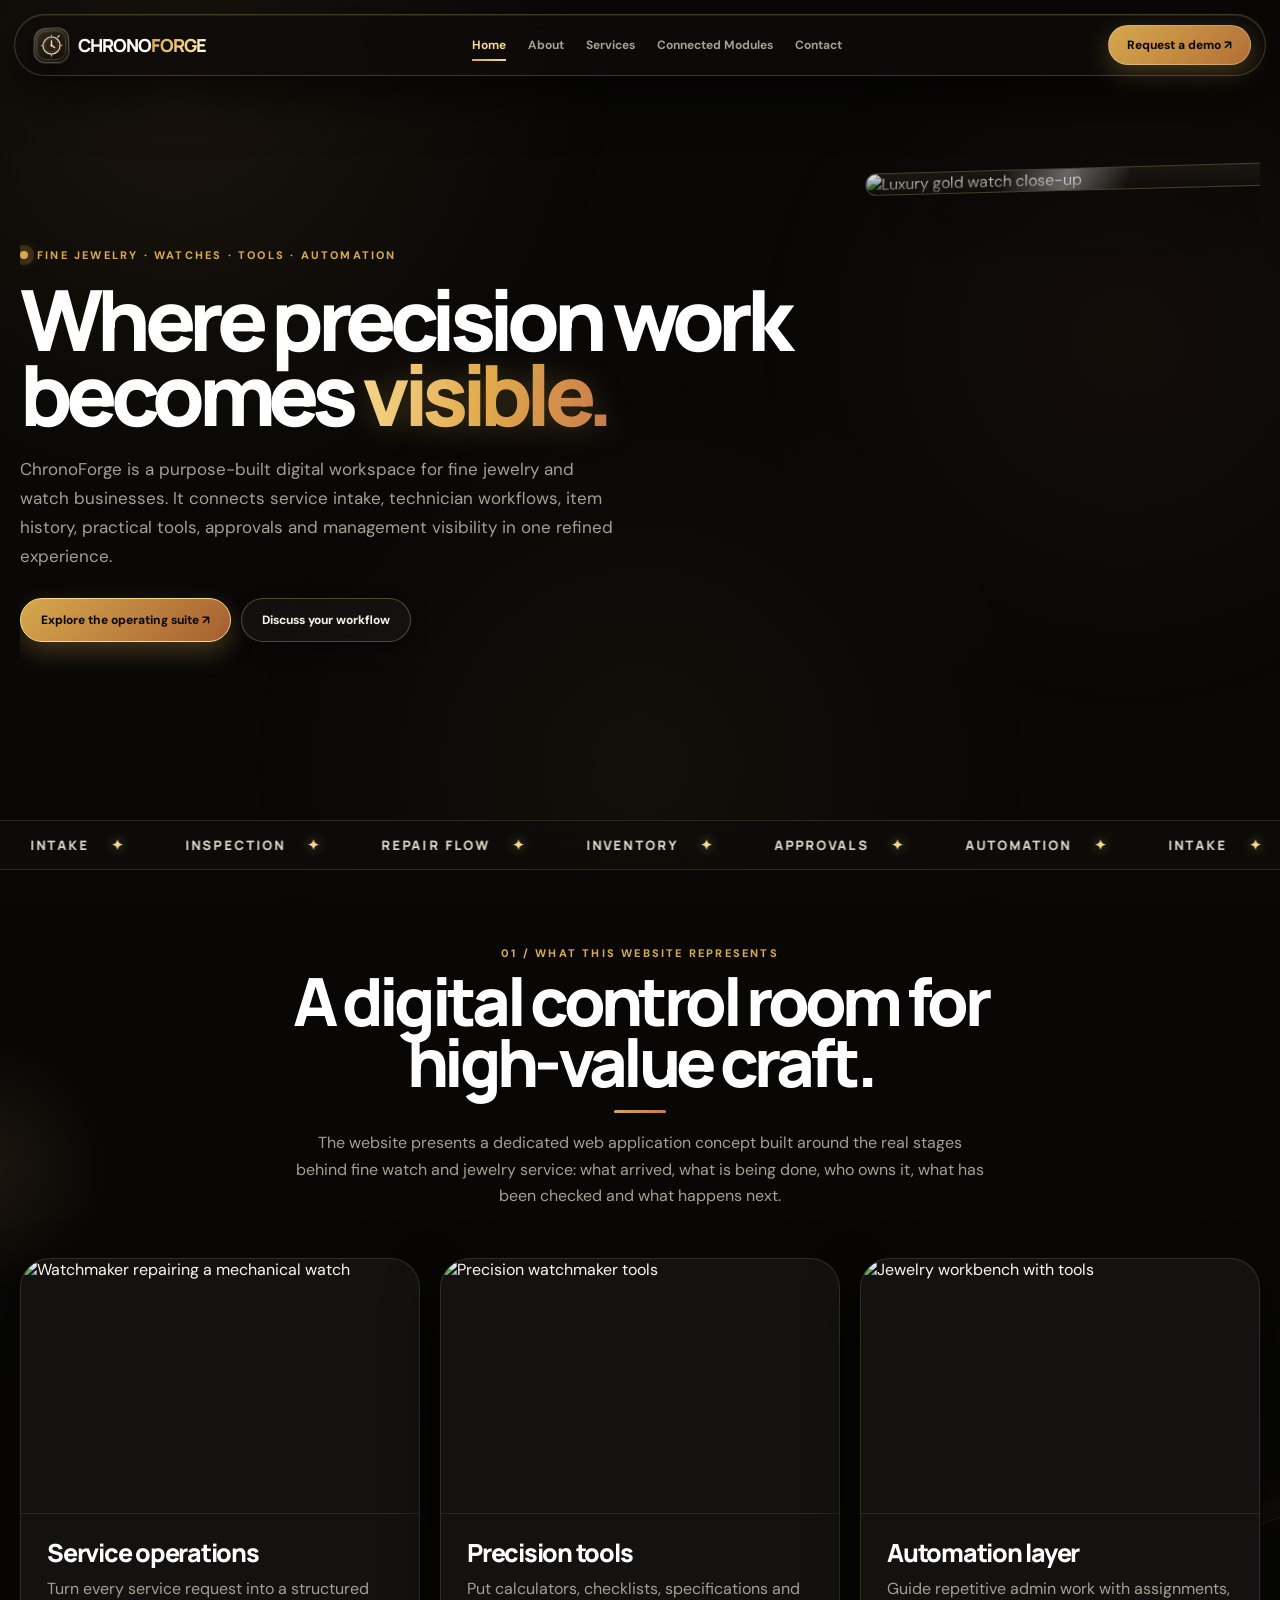
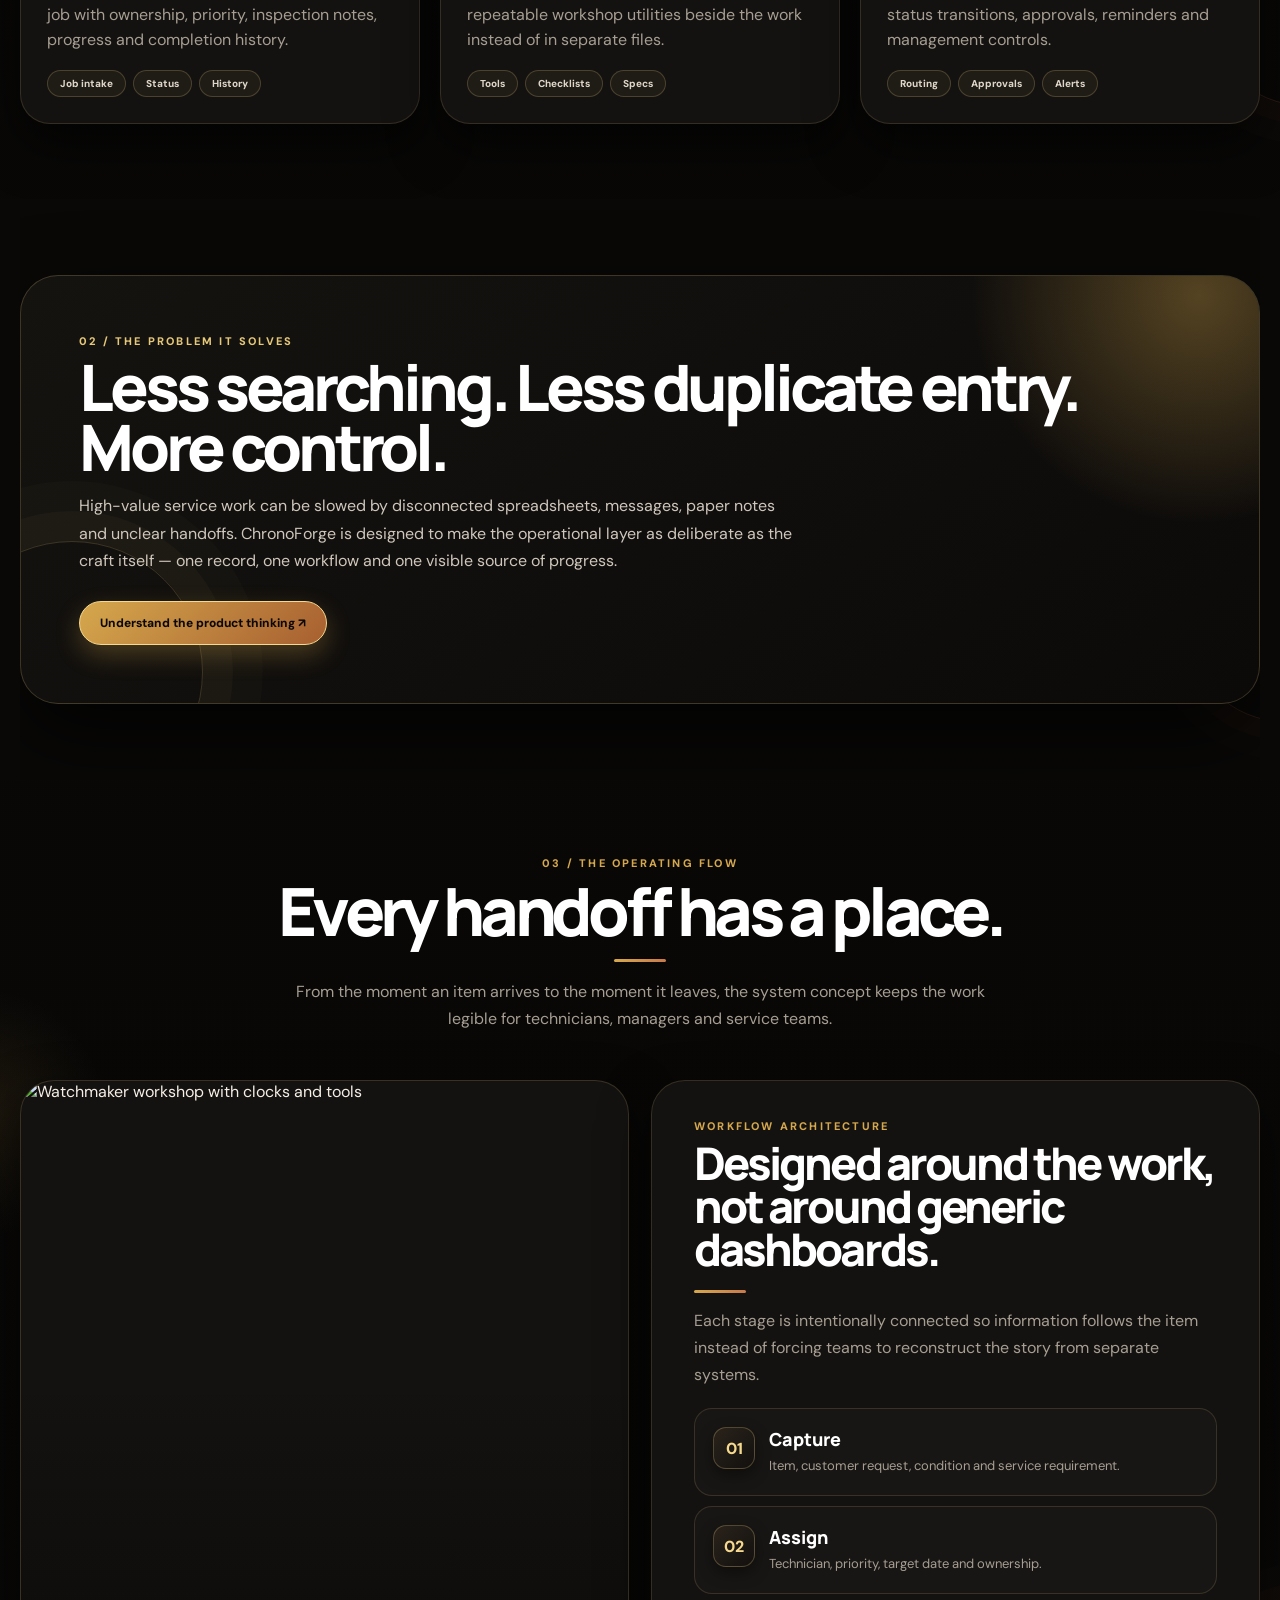
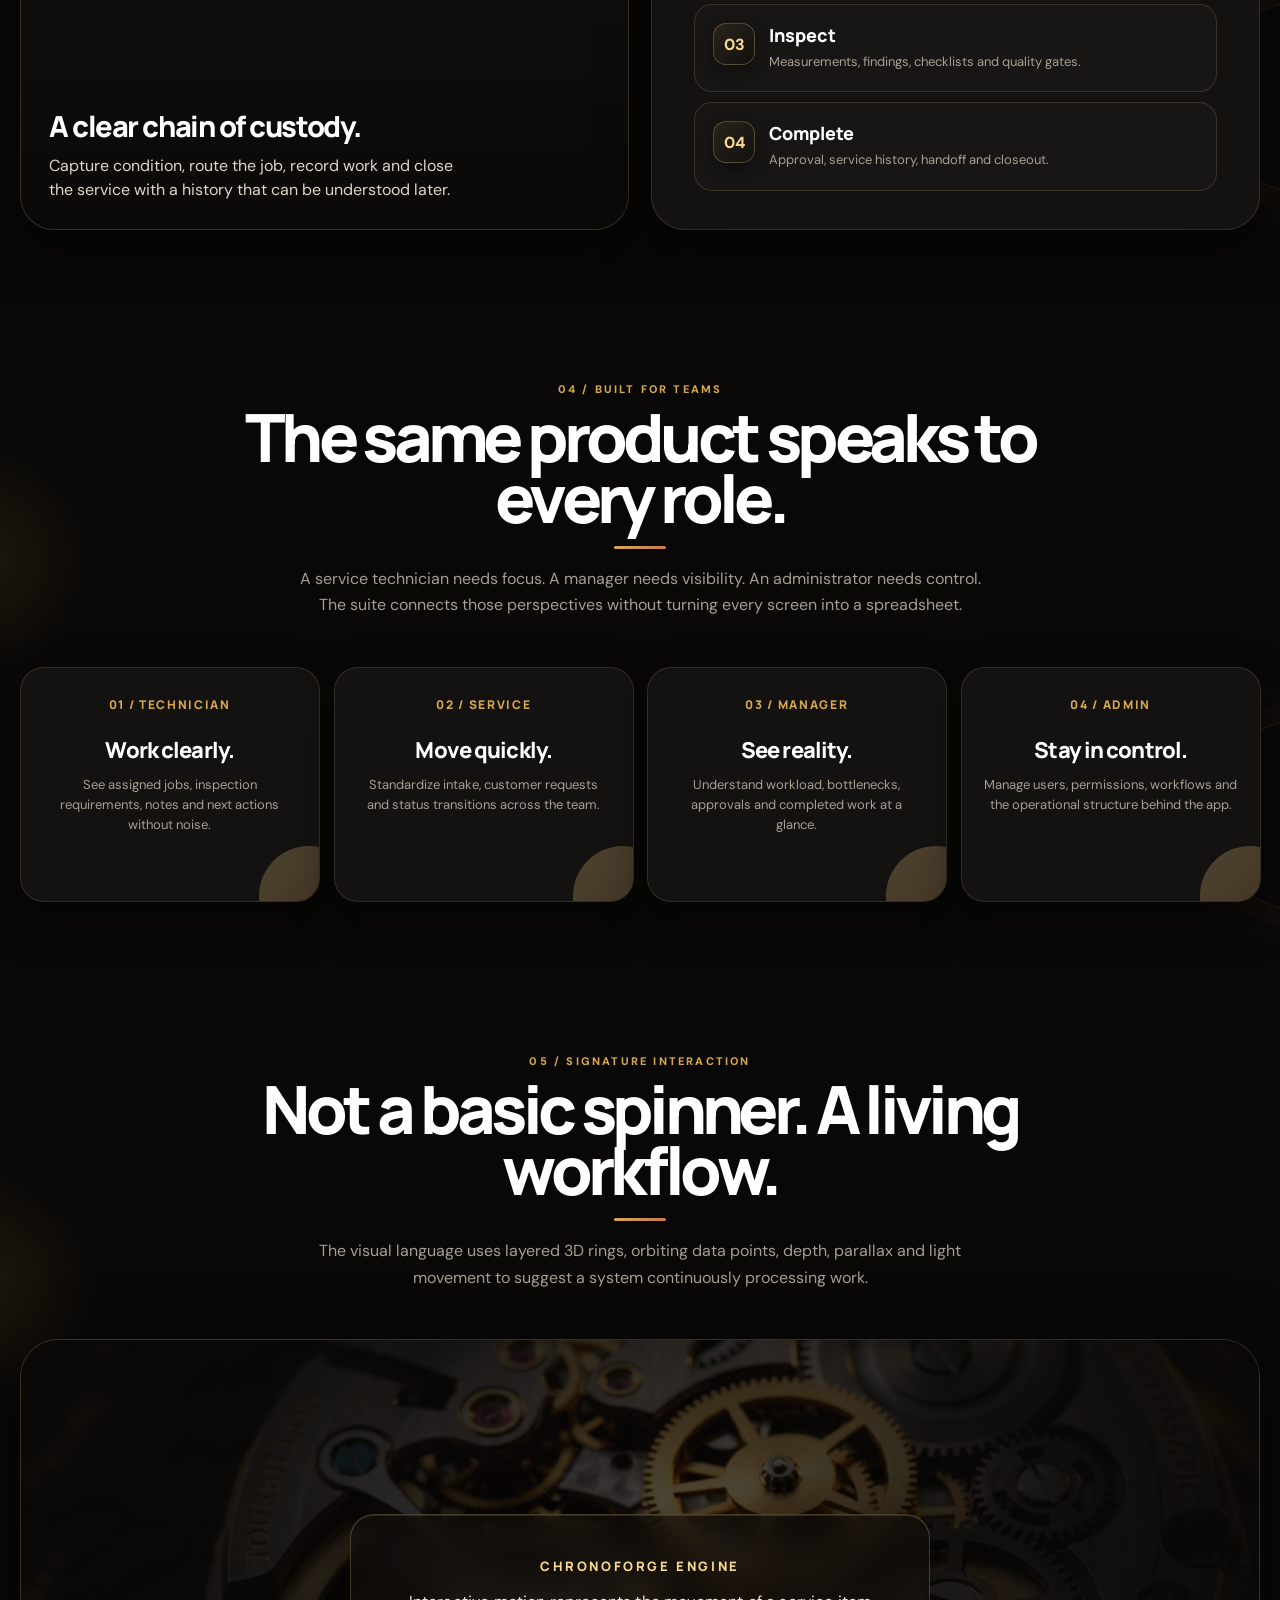
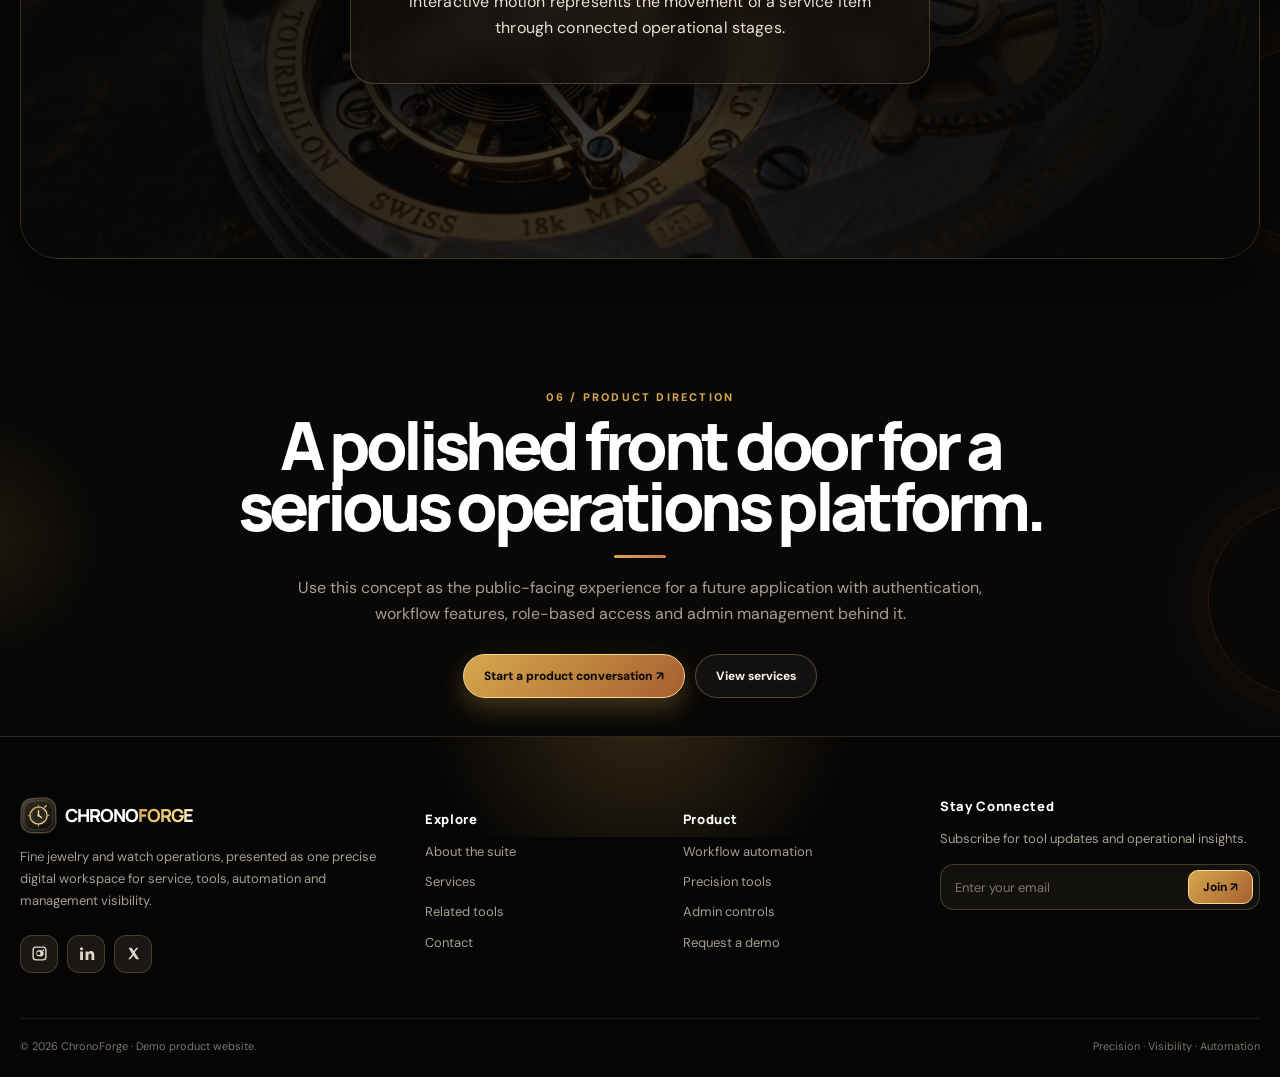
==== index.html @ 80e7f436 "Initial commit - Fine Jewelry & Watches Tools & Automation Suite" ====
<!doctype html><html lang="en"><head><meta charset="utf-8"><meta name="viewport" content="width=device-width,initial-scale=1"><title>ChronoForge — Fine Jewelry & Watches Operations Suite</title><meta name="description" content="A dedicated digital workspace for fine jewelry and watch operations, service workflows, tools and automation."><link rel="icon" href="assets/favicon.svg" type="image/svg+xml"><link rel="stylesheet" href="assets/style.css"></head><body class="home-page"><div class="progress"></div>
<nav class="nav"><a class="logo" href="index.html"><span class="logo-mark"><svg viewBox="0 0 48 48" aria-hidden="true"><defs><linearGradient id="g" x1="8" y1="6" x2="40" y2="42"><stop stop-color="#f6d98e"/><stop offset=".5" stop-color="#d7a94b"/><stop offset="1" stop-color="#a95f35"/></linearGradient></defs><circle cx="24" cy="24" r="16.5" fill="#171513" stroke="url(#g)" stroke-width="2.5"/><circle cx="24" cy="24" r="12.8" fill="#26221e" stroke="#f2d58b" stroke-opacity=".35"/><path d="M24 15v9l6 4" fill="none" stroke="#f6d98e" stroke-width="2.8" stroke-linecap="round" stroke-linejoin="round"/><circle cx="24" cy="24" r="2.2" fill="#f6d98e"/><path d="M24 3.8v3M24 41.2v3M3.8 24h3M41.2 24h3" stroke="#d7a94b" stroke-width="2" stroke-linecap="round"/><path d="M36 8l3-3" stroke="#f2d58b" stroke-width="2.5" stroke-linecap="round"/></svg></span><span class="logo-text">CHRONO<span class="logo-gold">FORGE</span></span></a><div class="navlinks"><a class="active" href="index.html">Home</a><a href="about.html">About</a><a href="services.html">Services</a><a href="related.html">Connected Modules</a><a href="contact.html">Contact</a><a class="nav-cta mobile-cta" href="contact.html">Request a demo ↗</a></div><a class="nav-cta desktop-cta" href="contact.html">Request a demo ↗</a><button class="menu" aria-label="Menu">☰</button></nav>
<main>
<section class="hero wrap"><div class="hero-copy reveal"><div class="eyebrow"><i class="dot"></i> Fine Jewelry · Watches · Tools · Automation</div><h1><span class="home-h1-line">Where precision work</span><span class="home-h1-line">becomes <em>visible.</em></span></h1><p class="lead">ChronoForge is a purpose-built digital workspace for fine jewelry and watch businesses. It connects service intake, technician workflows, item history, practical tools, approvals and management visibility in one refined experience.</p><div class="actions"><a class="btn gold" href="services.html">Explore the operating suite ↗</a><a class="btn light" href="contact.html">Discuss your workflow</a></div></div><div class="hero-stage reveal"><div class="hero-frame shine"><img src="https://images.pexels.com/photos/12835312/pexels-photo-12835312.jpeg?auto=compress&cs=tinysrgb&w=2200" alt="Luxury gold watch close-up"></div></div></section>
<div class="marquee"><div class="marquee-track"><span>INTAKE <i>✦</i></span><span>INSPECTION <i>✦</i></span><span>REPAIR FLOW <i>✦</i></span><span>INVENTORY <i>✦</i></span><span>APPROVALS <i>✦</i></span><span>AUTOMATION <i>✦</i></span><span>INTAKE <i>✦</i></span><span>INSPECTION <i>✦</i></span><span>REPAIR FLOW <i>✦</i></span><span>INVENTORY <i>✦</i></span><span>APPROVALS <i>✦</i></span><span>AUTOMATION <i>✦</i></span></div></div>
<section class="section"><div class="section-head reveal"><div class="kicker">01 / What this website represents</div><h2>A digital control room for high-value craft.</h2><p>The website presents a dedicated web application concept built around the real stages behind fine watch and jewelry service: what arrived, what is being done, who owns it, what has been checked and what happens next.</p></div><div class="grid-3 wrap"><article class="card tilt reveal"><div class="card-img"><img src="https://images.pexels.com/photos/8327681/pexels-photo-8327681.jpeg?auto=compress&cs=tinysrgb&w=2000" alt="Watchmaker repairing a mechanical watch"></div><div class="card-body"><h3>Service operations</h3><p>Turn every service request into a structured job with ownership, priority, inspection notes, progress and completion history.</p><div class="tags"><span class="tag">Job intake</span><span class="tag">Status</span><span class="tag">History</span></div></div></article><article class="card tilt reveal"><div class="card-img"><img src="https://images.pexels.com/photos/8327595/pexels-photo-8327595.jpeg?auto=compress&cs=tinysrgb&w=2000" alt="Precision watchmaker tools"></div><div class="card-body"><h3>Precision tools</h3><p>Put calculators, checklists, specifications and repeatable workshop utilities beside the work instead of in separate files.</p><div class="tags"><span class="tag">Tools</span><span class="tag">Checklists</span><span class="tag">Specs</span></div></div></article><article class="card tilt reveal"><div class="card-img"><img src="https://images.pexels.com/photos/33873069/pexels-photo-33873069.jpeg?auto=compress&cs=tinysrgb&w=2000" alt="Jewelry workbench with tools"></div><div class="card-body"><h3>Automation layer</h3><p>Guide repetitive admin work with assignments, status transitions, approvals, reminders and management controls.</p><div class="tags"><span class="tag">Routing</span><span class="tag">Approvals</span><span class="tag">Alerts</span></div></div></article></div></section>
<section class="section wrap"><div class="dark-panel reveal"><div class="kicker" style="color:#e6c879">02 / The problem it solves</div><h2>Less searching. Less duplicate entry. More control.</h2><p>High-value service work can be slowed by disconnected spreadsheets, messages, paper notes and unclear handoffs. ChronoForge is designed to make the operational layer as deliberate as the craft itself — one record, one workflow and one visible source of progress.</p><div class="actions"><a class="btn gold" href="about.html">Understand the product thinking ↗</a></div></div></section>
<section class="section"><div class="section-head reveal"><div class="kicker">03 / The operating flow</div><h2>Every handoff has a place.</h2><p>From the moment an item arrives to the moment it leaves, the system concept keeps the work legible for technicians, managers and service teams.</p></div><div class="split wrap"><div class="image-card reveal"><img src="https://images.pexels.com/photos/8327713/pexels-photo-8327713.jpeg?auto=compress&cs=tinysrgb&w=2200" alt="Watchmaker workshop with clocks and tools"><div class="image-caption"><b>A clear chain of custody.</b><p>Capture condition, route the job, record work and close the service with a history that can be understood later.</p></div></div><div class="feature-panel reveal"><div><div class="kicker">Workflow architecture</div><h2>Designed around the work, not around generic dashboards.</h2><p>Each stage is intentionally connected so information follows the item instead of forcing teams to reconstruct the story from separate systems.</p></div><div class="feature-list"><div class="feature"><span class="feature-num">01</span><div><h3>Capture</h3><p>Item, customer request, condition and service requirement.</p></div></div><div class="feature"><span class="feature-num">02</span><div><h3>Assign</h3><p>Technician, priority, target date and ownership.</p></div></div><div class="feature"><span class="feature-num">03</span><div><h3>Inspect</h3><p>Measurements, findings, checklists and quality gates.</p></div></div><div class="feature"><span class="feature-num">04</span><div><h3>Complete</h3><p>Approval, service history, handoff and closeout.</p></div></div></div></div></div></section>
<section class="section"><div class="section-head reveal"><div class="kicker">04 / Built for teams</div><h2>The same product speaks to every role.</h2><p>A service technician needs focus. A manager needs visibility. An administrator needs control. The suite connects those perspectives without turning every screen into a spreadsheet.</p></div><div class="stack wrap"><div class="stack-card reveal"><b>01 / TECHNICIAN</b><h3>Work clearly.</h3><p>See assigned jobs, inspection requirements, notes and next actions without noise.</p></div><div class="stack-card reveal"><b>02 / SERVICE</b><h3>Move quickly.</h3><p>Standardize intake, customer requests and status transitions across the team.</p></div><div class="stack-card reveal"><b>03 / MANAGER</b><h3>See reality.</h3><p>Understand workload, bottlenecks, approvals and completed work at a glance.</p></div><div class="stack-card reveal"><b>04 / ADMIN</b><h3>Stay in control.</h3><p>Manage users, permissions, workflows and the operational structure behind the app.</p></div></div></section>
<section class="section"><div class="section-head reveal"><div class="kicker">05 / Signature interaction</div><h2>Not a basic spinner. A living workflow.</h2><p>The visual language uses layered 3D rings, orbiting data points, depth, parallax and light movement to suggest a system continuously processing work.</p></div><div class="kinetic wrap reveal"><div class="kinetic-bg"><img src="assets/engine-movement.jpg" alt="Precision Swiss tourbillon watch movement calibre MH01"></div><div class="kinetic-copy"><b>CHRONOFORGE ENGINE</b><p>Interactive motion represents the movement of a service item through connected operational stages.</p></div></div></section>
<section class="section"><div class="section-head reveal"><div class="kicker">06 / Product direction</div><h2>A polished front door for a serious operations platform.</h2><p>Use this concept as the public-facing experience for a future application with authentication, workflow features, role-based access and admin management behind it.</p><div class="actions" style="justify-content:center"><a class="btn gold" href="contact.html">Start a product conversation ↗</a><a class="btn light" href="services.html">View services</a></div></div></section>
</main><footer class="footer"><div class="wrap footer-inner"><div class="footer-top"><div><a class="logo" href="index.html"><span class="logo-mark"><svg viewBox="0 0 48 48" aria-hidden="true"><defs><linearGradient id="g" x1="8" y1="6" x2="40" y2="42"><stop stop-color="#f6d98e"/><stop offset=".5" stop-color="#d7a94b"/><stop offset="1" stop-color="#a95f35"/></linearGradient></defs><circle cx="24" cy="24" r="16.5" fill="#171513" stroke="url(#g)" stroke-width="2.5"/><circle cx="24" cy="24" r="12.8" fill="#26221e" stroke="#f2d58b" stroke-opacity=".35"/><path d="M24 15v9l6 4" fill="none" stroke="#f6d98e" stroke-width="2.8" stroke-linecap="round" stroke-linejoin="round"/><circle cx="24" cy="24" r="2.2" fill="#f6d98e"/><path d="M24 3.8v3M24 41.2v3M3.8 24h3M41.2 24h3" stroke="#d7a94b" stroke-width="2" stroke-linecap="round"/><path d="M36 8l3-3" stroke="#f2d58b" stroke-width="2.5" stroke-linecap="round"/></svg></span><span class="logo-text">CHRONO<span class="logo-gold">FORGE</span></span></a><p>Fine jewelry and watch operations, presented as one precise digital workspace for service, tools, automation and management visibility.</p><div class="socials"><a class="social" href="#" aria-label="Instagram"><svg viewBox="0 0 24 24"><path d="M7 2h10a5 5 0 0 1 5 5v10a5 5 0 0 1-5 5H7a5 5 0 0 1-5-5V7a5 5 0 0 1 5-5Zm0 2a3 3 0 0 0-3 3v10a3 3 0 0 0 3 3h10a3 3 0 0 0 3-3V7a3 3 0 0 0-3-3H7Zm5 3.5A4.5 4.5 0 1 1 12 16a4.5 4.5 0 0 1 0-9Zm0 2A2.5 2.5 0 1 0 12 14a2.5 2.5 0 0 0 0-4.5ZM17.5 6a1.25 1.25 0 1 1 0 2.5A1.25 1.25 0 0 1 17.5 6Z"/></svg></a><a class="social" href="#" aria-label="LinkedIn"><svg viewBox="0 0 24 24"><path d="M5 3a2.2 2.2 0 1 1 0 4.4A2.2 2.2 0 0 1 5 3ZM3 9h4v12H3V9Zm7 0h4v1.7c.9-1.3 2.2-2.2 4.1-2.2 3.8 0 4.9 2.4 4.9 6v6.5h-4v-5.8c0-1.4 0-3.2-2-3.2s-2.3 1.5-2.3 3.1V21h-4V9Z"/></svg></a><a class="social" href="#" aria-label="X"><svg viewBox="0 0 24 24"><path d="M5 4h4.3l3.1 4.3L16.2 4H19l-5.3 6.2L20 20h-4.3l-3.7-5.1L7.3 20H4.5l5.8-6.8L5 4Z"/></svg></a></div></div><div><h3>Explore</h3><div class="footer-links"><a href="about.html">About the suite</a><a href="services.html">Services</a><a href="related.html">Related tools</a><a href="contact.html">Contact</a></div></div><div><h3>Product</h3><div class="footer-links"><a href="services.html">Workflow automation</a><a href="services.html#tools">Precision tools</a><a href="services.html#admin">Admin controls</a><a href="contact.html">Request a demo</a></div></div><div class="footer-newsletter"><h3>Stay Connected</h3><p>Subscribe for tool updates and operational insights.</p><form class="footer-newsletter-form" data-demo><div class="input-group"><input type="email" placeholder="Enter your email" required aria-label="Email address"><button type="submit" class="btn-sub">Join ↗</button></div></form></div></div><div class="copyright"><span>© 2026 ChronoForge · Demo product website.</span><span>Precision · Visibility · Automation</span></div></div></footer><button class="scroll-top" aria-label="Scroll to top"><svg viewBox="0 0 24 24"><path d="M12 4l-7 7 1.41 1.41L11 7.83V20h2V7.83l4.59 4.58L19 11z"/></svg></button><script src="assets/app.js"></script></body></html>
---- assets/style.css ----
@import url('https://fonts.googleapis.com/css2?family=DM+Sans:wght@400;500;600;700&family=Manrope:wght@500;600;700;800&display=swap');

:root {
  --bg: #090807;
  --paper: #141210;
  --paper-elevated: #1a1714;
  --ink: #f5efe6;
  --ink-pure: #ffffff;
  --muted: #a69e92;
  --muted-dim: #7d756a;
  --line: rgba(246, 217, 142, 0.14);
  --line-strong: rgba(246, 217, 142, 0.28);
  --gold: #d6a84d;
  --gold2: #f6d98e;
  --copper: #c87a4b;
  --olive: #b8c76b;
  --dark: #060505;
  --max: 1240px;
  --shadow: 0 28px 80px rgba(0, 0, 0, 0.75);
  --glow-gold: 0 0 35px rgba(214, 168, 77, 0.18);
  --r: 30px;
  --section-gap: 84px;
}

* { box-sizing: border-box; }
html {
  scroll-behavior: smooth;
  overflow-x: hidden;
  max-width: 100%;
}

body {
  margin: 0;
  background-color: var(--bg);
  background: var(--bg);
  color: var(--ink);
  font-family: 'DM Sans', sans-serif;
  overflow-x: hidden;
  max-width: 100%;
}

body:before {
  content: '';
  position: fixed;
  inset: 0;
  pointer-events: none;
  z-index: -1;
  background: 
    radial-gradient(circle at 14% 10%, rgba(214, 168, 77, 0.08), transparent 32%),
    radial-gradient(circle at 88% 38%, rgba(185, 108, 67, 0.06), transparent 30%),
    radial-gradient(circle at 50% 85%, rgba(214, 168, 77, 0.05), transparent 40%);
}

body:after {
  content: '';
  position: fixed;
  inset: 0;
  pointer-events: none;
  z-index: -2;
  background-size: cover;
  background-position: center;
  opacity: 0.035;
  filter: saturate(0.7) contrast(1.1);
  mix-blend-mode: luminosity;
}

.home-page:after { background-image: url('https://images.pexels.com/photos/12835312/pexels-photo-12835312.jpeg?auto=compress&cs=tinysrgb&w=1800'); }
.about-page:after { background-image: url('https://images.pexels.com/photos/17351227/pexels-photo-17351227.jpeg?auto=compress&cs=tinysrgb&w=1800'); }
.services-page:after { background-image: url('https://images.pexels.com/photos/8327595/pexels-photo-8327595.jpeg?auto=compress&cs=tinysrgb&w=1800'); }
.related-page:after { background-image: url('https://images.pexels.com/photos/22032441/pexels-photo-22032441.jpeg?auto=compress&cs=tinysrgb&w=1800'); }
.contact-page:after { background-image: url('https://images.pexels.com/photos/9561404/pexels-photo-9561404.jpeg?auto=compress&cs=tinysrgb&w=1800'); }

img { max-width: 100%; display: block; }
a { text-decoration: none; color: inherit; }
button, input, textarea { font: inherit; }
.wrap { width: min(var(--max), calc(100% - 40px)); margin: auto; }

/* ===== Navigation ===== */
.nav {
  position: fixed;
  z-index: 100;
  top: 14px;
  left: 50%;
  transform: translateX(-50%);
  width: min(1280px, calc(100% - 28px));
  padding: 10px 14px 10px 18px;
  border: 1px solid rgba(246, 217, 142, 0.22);
  border-radius: 999px;
  background: rgba(14, 12, 10, 0.82);
  backdrop-filter: blur(20px);
  -webkit-backdrop-filter: blur(20px);
  box-shadow: 0 20px 50px rgba(0, 0, 0, 0.65), inset 0 1px 0 rgba(255, 255, 255, 0.08);
  display: flex;
  align-items: center;
  justify-content: space-between;
}

.logo {
  display: flex;
  align-items: center;
  gap: 9px;
  font: 800 18px/1 Manrope;
  letter-spacing: -0.055em;
  white-space: nowrap;
  color: #fff;
  transition: transform 0.35s cubic-bezier(0.2, 0.8, 0.2, 1);
}

.logo:hover { transform: translateY(-1px); }

.logo-mark {
  position: relative;
  flex: 0 0 36px;
  width: 36px;
  height: 36px;
  border-radius: 12px;
  display: grid;
  place-items: center;
  background: linear-gradient(145deg, #322b22, #0d0c0b);
  border: 1px solid rgba(246, 217, 142, 0.3);
  box-shadow: inset 1px 1px 4px rgba(255, 255, 255, 0.15), 0 8px 20px rgba(0, 0, 0, 0.5);
  transform: perspective(100px) rotateX(8deg) rotateY(-8deg);
  transition: transform 0.45s cubic-bezier(0.2, 0.8, 0.2, 1), box-shadow 0.45s ease;
  animation: logoFloat 5s ease-in-out infinite alternate;
}

.logo-mark:after {
  content: '';
  position: absolute;
  inset: 2px;
  border-radius: 10px;
  border: 1px solid rgba(246, 217, 142, 0.2);
  pointer-events: none;
}

.logo-mark svg {
  width: 25px;
  height: 25px;
  display: block;
}

.logo-mark svg path[stroke="#f6d98e"] {
  transform-origin: 24px 24px;
  animation: clockHandsTick 16s linear infinite;
}

.logo-mark svg path[stroke="#d7a94b"] {
  transform-origin: 24px 24px;
  animation: logoTicksPulse 3s ease-in-out infinite alternate;
}

.logo-text { display: inline-block; color: #ffffff; }

.logo-text span, .logo-gold {
  background: linear-gradient(110deg, #d6a84d 0%, #f6d98e 40%, #ffffff 50%, #f6d98e 60%, #b96c43 100%);
  background-size: 200% auto;
  -webkit-background-clip: text;
  background-clip: text;
  color: transparent;
  animation: logoGoldShimmer 7s linear infinite;
}

.logo:hover .logo-mark {
  transform: perspective(100px) rotateX(12deg) rotateY(-12deg) scale(1.08);
  box-shadow: inset 2px 2px 6px rgba(255, 255, 255, 0.35), 0 10px 25px rgba(214, 168, 77, 0.35);
}

.logo:hover .logo-gold {
  animation: logoGoldShimmer 1.8s linear infinite;
  filter: drop-shadow(0 0 5px rgba(246, 217, 142, 0.5));
}

@keyframes clockHandsTick { from { transform: rotate(0deg); } to { transform: rotate(360deg); } }
@keyframes logoTicksPulse { 0% { opacity: 0.75; transform: scale(0.97); } 100% { opacity: 1; transform: scale(1.03); } }
@keyframes logoFloat { 0% { transform: perspective(100px) rotateX(8deg) rotateY(-8deg) translateY(0); } 100% { transform: perspective(100px) rotateX(4deg) rotateY(-4deg) translateY(-2px); } }
@keyframes logoGoldShimmer { 0% { background-position: -200% center; } 100% { background-position: 200% center; } }

.navlinks {
  display: flex;
  gap: 22px;
  align-items: center;
  font-size: 12px;
  font-weight: 700;
}

.navlinks a {
  color: #ccc4b6;
  opacity: 0.8;
  position: relative;
  padding: 8px 0;
  transition: opacity 0.25s, color 0.25s;
  white-space: nowrap;
}

.navlinks a:after {
  content: '';
  position: absolute;
  left: 0;
  right: 100%;
  bottom: 0;
  height: 2px;
  background: linear-gradient(90deg, var(--gold), var(--gold2));
  transition: right 0.3s cubic-bezier(0.2, 0.8, 0.2, 1);
}

.navlinks a:hover, .navlinks a.active {
  opacity: 1;
  color: #ffffff;
}

.navlinks a.active {
  color: var(--gold2);
}

.navlinks a:hover:after, .navlinks a.active:after {
  right: 0;
}

.nav-cta {
  display: inline-flex;
  align-items: center;
  gap: 8px;
  padding: 11px 18px;
  border-radius: 999px;
  background: linear-gradient(135deg, #d6a84d, #b36f36);
  color: #0b0908;
  font-size: 12px;
  font-weight: 800;
  box-shadow: 0 8px 24px rgba(214, 168, 77, 0.28);
  transition: transform 0.3s, box-shadow 0.3s;
  border: 1px solid rgba(255, 255, 255, 0.25);
  white-space: nowrap;
}

.nav-cta:hover {
  transform: translateY(-2px) scale(1.02);
  box-shadow: 0 14px 30px rgba(214, 168, 77, 0.45);
  color: #000;
}

.mobile-cta {
  display: none !important;
}

.menu {
  display: none;
  border: 0;
  background: none;
  font-size: 23px;
  color: #fff;
  cursor: pointer;
}

.progress {
  position: fixed;
  z-index: 120;
  left: 0;
  top: 0;
  height: 3px;
  width: 0;
  background: linear-gradient(90deg, var(--gold), var(--copper), var(--olive));
}

/* ===== Hero Section ===== */
.hero {
  padding: 150px 0 80px;
  min-height: 780px;
  display: grid;
  grid-template-columns: 1.02fr 0.98fr;
  gap: 55px;
  align-items: center;
  overflow: hidden;
}

.eyebrow, .kicker {
  font-size: 11px;
  text-transform: uppercase;
  letter-spacing: 0.2em;
  font-weight: 800;
  color: var(--gold);
}

.eyebrow {
  display: flex;
  gap: 9px;
  align-items: center;
  margin-bottom: 20px;
}

.dot {
  width: 8px;
  height: 8px;
  border-radius: 50%;
  background: var(--gold);
  box-shadow: 0 0 0 6px rgba(214, 168, 77, 0.18), 0 0 14px rgba(214, 168, 77, 0.55);
}

h1 {
  font: 800 clamp(50px, 6.6vw, 88px)/0.88 Manrope;
  letter-spacing: -0.078em;
  margin: 0 0 24px;
  max-width: 690px;
  color: #ffffff;
}

h1 em {
  font-style: normal;
  background: linear-gradient(100deg, #f6d98e 0%, #e2aa4c 50%, #c87a4b 100%);
  -webkit-background-clip: text;
  background-clip: text;
  color: transparent;
  filter: drop-shadow(0 2px 14px rgba(214, 168, 77, 0.25));
}

.home-h1-line {
  display: block;
  white-space: nowrap;
}

.home-page .hero h1 {
  max-width: none;
}

.lead {
  font-size: 17px;
  line-height: 1.7;
  color: var(--muted);
  max-width: 600px;
}

.actions {
  display: flex;
  gap: 10px;
  flex-wrap: wrap;
  margin-top: 27px;
}

.btn {
  display: inline-flex;
  align-items: center;
  justify-content: center;
  gap: 8px;
  padding: 13px 20px;
  border-radius: 999px;
  background: #1a1714;
  color: #f5efe6;
  font-size: 12px;
  font-weight: 800;
  border: 1px solid rgba(246, 217, 142, 0.28);
  box-shadow: 0 10px 25px rgba(0, 0, 0, 0.5);
  transition: transform 0.3s cubic-bezier(0.16, 1, 0.3, 1), box-shadow 0.3s ease, background 0.3s ease, border-color 0.3s ease;
  white-space: nowrap;
}

.btn:hover {
  transform: translateY(-4px) scale(1.02);
  box-shadow: 0 18px 36px rgba(0, 0, 0, 0.7), 0 0 25px rgba(214, 168, 77, 0.2);
}

.btn.gold {
  background: linear-gradient(135deg, #d6a84d, #a75f30);
  color: #0b0908;
  border-color: #f6d98e;
  box-shadow: 0 10px 25px rgba(214, 168, 77, 0.28);
}

.btn.gold:hover {
  box-shadow: 0 18px 38px rgba(214, 168, 77, 0.5);
  color: #000;
}

.btn.light {
  background: rgba(255, 255, 255, 0.04);
  color: var(--ink);
  border-color: rgba(246, 217, 142, 0.28);
  backdrop-filter: blur(8px);
  box-shadow: 0 8px 20px rgba(0, 0, 0, 0.3);
}

.btn.light:hover {
  background: rgba(246, 217, 142, 0.14);
  border-color: var(--gold2);
  color: #ffffff;
}

.hero-stage {
  height: 590px;
  position: relative;
  perspective: 1200px;
}

.hero-frame {
  position: absolute;
  inset: 18px 20px 18px 18px;
  border-radius: 40px;
  overflow: hidden;
  background: #1b1713;
  border: 1px solid rgba(246, 217, 142, 0.2);
  box-shadow: var(--shadow);
  transform: rotateY(-7deg) rotateX(2deg);
  transition: transform 0.2s ease-out;
}

.hero-frame img {
  width: 100%;
  height: 100%;
  object-fit: cover;
  filter: saturate(0.96) contrast(1.08);
}

.hero-frame:after {
  content: '';
  position: absolute;
  inset: 0;
  background: linear-gradient(180deg, rgba(0, 0, 0, 0.02), rgba(9, 8, 7, 0.65));
}

.orbit {
  position: absolute;
  border: 1px solid rgba(214, 168, 77, 0.45);
  border-radius: 50%;
  transform-style: preserve-3d;
  pointer-events: none;
}

.orbit.one {
  width: 300px;
  height: 300px;
  right: -70px;
  top: -35px;
  animation: orbitA 12s linear infinite;
}

.orbit.two {
  width: 190px;
  height: 190px;
  left: -10px;
  bottom: 10px;
  animation: orbitB 8s linear infinite reverse;
}

.orbit:before, .orbit:after {
  content: '';
  position: absolute;
  width: 10px;
  height: 10px;
  border-radius: 50%;
  background: var(--gold2);
  box-shadow: 0 0 18px rgba(243, 215, 141, 0.85);
}

.orbit:before { top: -5px; left: 50%; }
.orbit:after { right: -5px; top: 50%; background: var(--copper); }

@keyframes orbitA {
  0% { transform: rotateX(66deg) rotateZ(0deg); }
  100% { transform: rotateX(66deg) rotateZ(360deg); }
}

@keyframes orbitB {
  0% { transform: rotateY(67deg) rotateZ(0); }
  100% { transform: rotateY(67deg) rotateZ(360deg); }
}

@keyframes float {
  50% { transform: translate3d(0, -12px, 60px); }
}

/* ===== Marquee Ticker ===== */
.marquee {
  overflow: hidden;
  border-block: 1px solid var(--line);
  padding: 17px 0;
  background: rgba(14, 12, 10, 0.92);
  backdrop-filter: blur(12px);
  position: relative;
  z-index: 10;
}

.marquee-track {
  display: flex;
  width: max-content;
  white-space: nowrap;
  will-change: transform;
  animation: marqueeTrack 20s linear infinite !important;
}

.marquee span {
  font: 800 13px/1 Manrope;
  letter-spacing: 0.16em;
  text-transform: uppercase;
  padding: 0 30px;
  color: #ded6c9;
  display: inline-flex;
  align-items: center;
  gap: 22px;
}

.marquee i {
  color: var(--gold2);
  font-style: normal;
  font-size: 14px;
  text-shadow: 0 0 12px rgba(246, 217, 142, 0.6);
}

@keyframes marqueeTrack {
  0% { transform: translateX(0); }
  100% { transform: translateX(-50%); }
}

/* ===== Sections & Layout ===== */
.section {
  position: relative;
  isolation: isolate;
  padding: 76px 0;
  overflow: hidden;
}

.section:before {
  content: '';
  position: absolute;
  z-index: -1;
  width: 260px;
  height: 260px;
  left: -150px;
  top: 18%;
  border-radius: 50%;
  background: radial-gradient(circle, rgba(214, 168, 77, 0.1), transparent 68%);
  animation: sectionGlow 8s ease-in-out infinite;
}

.section:after {
  content: '';
  position: absolute;
  z-index: -1;
  width: 190px;
  height: 190px;
  right: -120px;
  bottom: 10%;
  border-radius: 50%;
  border: 1px solid rgba(185, 108, 67, 0.2);
  box-shadow: 0 0 0 18px rgba(185, 108, 67, 0.025), 0 0 0 38px rgba(185, 108, 67, 0.015);
  animation: sectionOrbit 12s linear infinite reverse;
}

.section > * {
  position: relative;
  z-index: 1;
}

.section-head {
  text-align: center;
  max-width: 820px;
  margin: 0 auto 48px;
}

.section-head h2, .page-head h1 {
  font: 800 clamp(40px, 5.2vw, 70px)/0.92 Manrope;
  letter-spacing: -0.07em;
  margin: 10px auto 17px;
  color: #ffffff;
}

.section-head h2:after, .feature-panel h2:after, .contact-box h2:after {
  content: '';
  display: block;
  width: 52px;
  height: 3px;
  margin: 18px auto 0;
  border-radius: 99px;
  background: linear-gradient(90deg, var(--gold), var(--copper));
  transform-origin: left;
  animation: linePulse 3s ease-in-out infinite;
}

.feature-panel h2:after, .contact-box h2:after {
  margin-left: 0;
}

.section-head p, .page-head p {
  color: var(--muted);
  line-height: 1.65;
  max-width: 690px;
  margin: auto;
}

main > .section:last-child {
  padding-top: 55px !important;
  padding-bottom: 38px !important;
}

main > .section:last-child .section-head {
  margin-bottom: 0;
}

/* Background imagery on content sections, dark obsidian luxury wash */
.home-page .section:nth-of-type(2), .services-page .section:nth-of-type(2) {
  background-image: linear-gradient(rgba(9, 8, 7, 0.88), rgba(9, 8, 7, 0.94)), url('https://images.pexels.com/photos/8327713/pexels-photo-8327713.jpeg?auto=compress&cs=tinysrgb&w=1800');
  background-size: cover;
  background-position: center;
}

.home-page .section:nth-of-type(4), .services-page .section:nth-of-type(4) {
  background-image: linear-gradient(rgba(9, 8, 7, 0.9), rgba(9, 8, 7, 0.95)), url('https://images.pexels.com/photos/33873069/pexels-photo-33873069.jpeg?auto=compress&cs=tinysrgb&w=1800');
  background-size: cover;
  background-position: center;
}

.about-page .section:nth-of-type(2) {
  background-image: linear-gradient(rgba(9, 8, 7, 0.88), rgba(9, 8, 7, 0.94)), url('https://images.pexels.com/photos/33873069/pexels-photo-33873069.jpeg?auto=compress&cs=tinysrgb&w=1800');
  background-size: cover;
  background-position: center;
}

.related-page .section:nth-of-type(2) {
  background-image: linear-gradient(rgba(9, 8, 7, 0.88), rgba(9, 8, 7, 0.95)), url('https://images.pexels.com/photos/12835312/pexels-photo-12835312.jpeg?auto=compress&cs=tinysrgb&w=1800');
  background-size: cover;
  background-position: center;
}

.contact-page .section:nth-of-type(2) {
  background-image: linear-gradient(rgba(9, 8, 7, 0.88), rgba(9, 8, 7, 0.94)), url('https://images.pexels.com/photos/8327595/pexels-photo-8327595.jpeg?auto=compress&cs=tinysrgb&w=1800');
  background-size: cover;
  background-position: center;
}

/* =========================================================
   MODERN LUXURY CARD HOVER SYSTEM (ALL CARD SECTIONS)
   ========================================================= */

.grid-3 {
  display: grid;
  grid-template-columns: repeat(3, 1fr);
  gap: 20px;
}

/* Shared Modern Card Foundation */
.card, .service-card, .stack-card, .related-card, .timeline-item, .feature-panel, .contact-box, .step, .image-card {
  position: relative;
  isolation: isolate;
  background: var(--paper);
  border: 1px solid var(--line);
  transition: transform 0.45s cubic-bezier(0.16, 1, 0.3, 1),
              box-shadow 0.45s cubic-bezier(0.16, 1, 0.3, 1),
              border-color 0.4s ease,
              background-color 0.4s ease;
  will-change: transform, box-shadow;
}

/* Dynamic Radial Cursor Spotlight */
.card::before, .service-card::before, .stack-card::before, .related-card::before, .timeline-item::before, .feature-panel::before, .contact-box::before, .step::before {
  content: '';
  position: absolute;
  inset: 0;
  border-radius: inherit;
  background: radial-gradient(450px circle at var(--mouse-x, 50%) var(--mouse-y, 50%), rgba(246, 217, 142, 0.12), transparent 55%);
  opacity: 0;
  transition: opacity 0.45s cubic-bezier(0.16, 1, 0.3, 1);
  pointer-events: none;
  z-index: 2;
}

/* Primary Card Styling */
.card {
  border-radius: var(--r);
  overflow: hidden;
  box-shadow: 0 20px 50px rgba(0, 0, 0, 0.6);
}

.card:hover, .service-card:hover, .stack-card:hover, .related-card:hover, .timeline-item:hover, .step:hover {
  transform: translateY(-9px) scale(1.012);
  border-color: rgba(246, 217, 142, 0.5);
  box-shadow: 
    0 32px 75px -10px rgba(0, 0, 0, 0.9), 
    0 0 45px -5px rgba(214, 168, 77, 0.3),
    inset 0 1px 0 rgba(255, 255, 255, 0.18),
    inset 0 0 24px rgba(214, 168, 77, 0.06);
}

.card:hover::before, .service-card:hover::before, .stack-card:hover::before, .related-card:hover::before, .timeline-item:hover::before, .feature-panel:hover::before, .contact-box:hover::before, .step:hover::before {
  opacity: 1;
}

/* Card Image Zoom & Dynamic Angle Light Sheen */
.card-img {
  height: 255px;
  overflow: hidden;
  position: relative;
  border-bottom: 1px solid rgba(246, 217, 142, 0.1);
}

.card-img img {
  width: 100%;
  height: 100%;
  object-fit: cover;
  transition: transform 0.85s cubic-bezier(0.16, 1, 0.3, 1), filter 0.85s ease;
  filter: saturate(0.96) contrast(1.05);
}

.card:hover .card-img img {
  transform: scale(1.085);
  filter: saturate(1.15) contrast(1.08) brightness(1.03);
}

.card-img:after {
  content: '';
  position: absolute;
  inset: -40%;
  background: linear-gradient(115deg, transparent 40%, rgba(255, 255, 255, 0.25) 50%, transparent 60%);
  transform: translateX(-120%) rotate(8deg);
  transition: transform 0.9s cubic-bezier(0.16, 1, 0.3, 1);
  pointer-events: none;
  z-index: 3;
}

.card:hover .card-img:after {
  transform: translateX(120%) rotate(8deg);
}

.card-body {
  padding: 26px;
  position: relative;
  z-index: 3;
}

.card-body h3 {
  font: 800 25px/1 Manrope;
  letter-spacing: -0.05em;
  margin: 0 0 11px;
  color: #ffffff;
  transition: color 0.35s ease, text-shadow 0.35s ease;
}

.card:hover .card-body h3 {
  color: #ffffff;
  text-shadow: 0 0 25px rgba(246, 217, 142, 0.5);
}

.card-body p {
  margin: 0;
  color: var(--muted);
  line-height: 1.6;
  transition: color 0.35s ease;
}

.card:hover .card-body p {
  color: #d8d0c3;
}

/* Card Tags Modern Hover */
.tags {
  display: flex;
  flex-wrap: wrap;
  gap: 7px;
  margin-top: 17px;
}

.tag {
  font-size: 10px;
  font-weight: 800;
  border: 1px solid rgba(246, 217, 142, 0.2);
  border-radius: 999px;
  padding: 6px 12px;
  background: rgba(246, 217, 142, 0.05);
  color: #ded6c9;
  transition: transform 0.35s cubic-bezier(0.16, 1, 0.3, 1),
              background 0.35s ease,
              border-color 0.35s ease,
              color 0.35s ease,
              box-shadow 0.35s ease;
}

.card:hover .tag {
  transform: translateY(-2px);
  background: rgba(246, 217, 142, 0.12);
  border-color: rgba(246, 217, 142, 0.45);
  color: #ffffff;
  box-shadow: 0 4px 14px rgba(0, 0, 0, 0.4), 0 0 10px rgba(214, 168, 77, 0.2);
}

.card:hover .tag:nth-child(1) { transition-delay: 0.02s; }
.card:hover .tag:nth-child(2) { transition-delay: 0.06s; }
.card:hover .tag:nth-child(3) { transition-delay: 0.1s; }

.tag:hover {
  background: var(--gold) !important;
  color: #0b0908 !important;
  border-color: var(--gold2) !important;
  transform: translateY(-4px) scale(1.05) !important;
  box-shadow: 0 6px 18px rgba(214, 168, 77, 0.45) !important;
}

/* ===== Dark Panel ===== */
.dark-panel {
  background: linear-gradient(145deg, #151310, #0c0a09);
  color: #fff;
  border: 1px solid rgba(246, 217, 142, 0.2);
  border-radius: 38px;
  padding: 58px;
  position: relative;
  overflow: hidden;
  box-shadow: 0 30px 80px rgba(0, 0, 0, 0.7);
  transition: transform 0.45s cubic-bezier(0.16, 1, 0.3, 1), box-shadow 0.45s ease, border-color 0.4s ease;
}

.dark-panel:hover {
  border-color: rgba(246, 217, 142, 0.38);
  box-shadow: 0 35px 90px rgba(0, 0, 0, 0.85), 0 0 40px rgba(214, 168, 77, 0.2);
}

.dark-panel:before {
  content: '';
  position: absolute;
  width: 480px;
  height: 480px;
  right: -180px;
  top: -220px;
  border-radius: 50%;
  background: radial-gradient(circle, rgba(214, 168, 77, 0.35), transparent 67%);
  animation: pulseGlow 5s ease-in-out infinite;
}

.dark-panel:after {
  content: '';
  position: absolute;
  inset: auto auto -100px -80px;
  width: 260px;
  height: 260px;
  border-radius: 50%;
  border: 1px solid rgba(243, 215, 141, 0.18);
  box-shadow: 0 0 0 30px rgba(243, 215, 141, 0.03), 0 0 0 60px rgba(243, 215, 141, 0.015);
}

.dark-panel > * {
  position: relative;
  z-index: 2;
}

.dark-panel h2 {
  font: 800 clamp(38px, 5vw, 66px)/0.93 Manrope;
  letter-spacing: -0.065em;
  margin: 9px 0 16px;
  color: #ffffff;
}

.dark-panel p {
  color: #cfc7bc;
  line-height: 1.7;
  max-width: 720px;
}

@keyframes pulseGlow {
  50% { transform: scale(1.15); opacity: 0.7; }
}

/* ===== Split Layout & Feature Panel ===== */
.split {
  display: grid;
  grid-template-columns: 1fr 1fr;
  gap: 22px;
  align-items: stretch;
}

.image-card {
  min-height: 490px;
  border-radius: 34px;
  overflow: hidden;
  position: relative;
  border: 1px solid rgba(246, 217, 142, 0.16);
  box-shadow: 0 20px 50px rgba(0, 0, 0, 0.55);
}

.image-card:hover {
  transform: translateY(-8px) scale(1.01);
  border-color: rgba(246, 217, 142, 0.45);
  box-shadow: 0 30px 75px -10px rgba(0, 0, 0, 0.85), 0 0 40px -5px rgba(214, 168, 77, 0.25);
}

.image-card img {
  width: 100%;
  height: 100%;
  object-fit: cover;
  transition: transform 0.9s cubic-bezier(0.16, 1, 0.3, 1), filter 0.85s ease;
}

.image-card:hover img {
  transform: scale(1.07);
  filter: saturate(1.1) contrast(1.06);
}

.image-card:after {
  content: '';
  position: absolute;
  inset: 0;
  background: linear-gradient(180deg, transparent 40%, rgba(9, 8, 7, 0.88));
}

.image-caption {
  position: absolute;
  z-index: 2;
  left: 28px;
  bottom: 27px;
  color: #fff;
  max-width: 430px;
}

.image-caption b {
  font: 800 29px Manrope;
  letter-spacing: -0.05em;
  color: #ffffff;
  transition: text-shadow 0.35s ease;
}

.image-card:hover .image-caption b {
  text-shadow: 0 0 20px rgba(246, 217, 142, 0.45);
}

.image-caption p {
  color: #ded6c9;
  line-height: 1.5;
  margin: 8px 0 0;
}

.feature-panel {
  padding: 38px 42px;
  border-radius: 34px;
  background: var(--paper);
  display: flex;
  flex-direction: column;
  justify-content: center;
  gap: 20px;
  box-shadow: 0 20px 50px rgba(0, 0, 0, 0.55);
}

.feature-panel:hover {
  transform: translateY(-6px);
  border-color: rgba(246, 217, 142, 0.42);
  box-shadow: 
    0 28px 70px -10px rgba(0, 0, 0, 0.8),
    0 0 40px -5px rgba(214, 168, 77, 0.22),
    inset 0 1px 0 rgba(255, 255, 255, 0.12);
}

.feature-panel h2 {
  font: 800 45px/0.96 Manrope;
  letter-spacing: -0.065em;
  margin: 9px 0 14px;
  color: #ffffff;
}

.feature-panel p {
  color: var(--muted);
  line-height: 1.7;
  margin: 0;
}

.feature-list {
  display: grid;
  gap: 10px;
  margin-top: 0;
}

.feature {
  padding: 18px;
  border: 1px solid var(--line);
  border-radius: 18px;
  display: grid;
  grid-template-columns: 42px 1fr;
  gap: 14px;
  background: rgba(255, 255, 255, 0.02);
  transition: transform 0.35s cubic-bezier(0.16, 1, 0.3, 1),
              background 0.35s ease,
              border-color 0.35s ease,
              box-shadow 0.35s ease;
  cursor: default;
}

.feature:hover {
  transform: translateY(-4px) translateX(3px) scale(1.01);
  background: rgba(246, 217, 142, 0.08);
  border-color: rgba(246, 217, 142, 0.42);
  box-shadow: 0 14px 35px rgba(0, 0, 0, 0.6), 0 0 22px rgba(214, 168, 77, 0.18);
}

.feature-num {
  width: 42px;
  height: 42px;
  border-radius: 13px;
  background: linear-gradient(135deg, #2a231b, #12100e);
  border: 1px solid rgba(246, 217, 142, 0.25);
  color: var(--gold2);
  display: grid;
  place-items: center;
  font-weight: 800;
  box-shadow: 0 6px 15px rgba(0, 0, 0, 0.4);
  transition: transform 0.35s cubic-bezier(0.16, 1, 0.3, 1),
              box-shadow 0.35s ease,
              border-color 0.35s ease;
}

.feature:hover .feature-num {
  transform: scale(1.1) rotate(4deg);
  border-color: var(--gold2);
  box-shadow: 0 0 20px rgba(246, 217, 142, 0.5);
}

.feature h3 {
  margin: 0 0 4px;
  font: 800 18px Manrope;
  color: #ffffff;
  transition: text-shadow 0.3s ease;
}

.feature:hover h3 {
  text-shadow: 0 0 18px rgba(246, 217, 142, 0.4);
}

.feature p {
  margin: 0;
  font-size: 13px;
  color: var(--muted);
  transition: color 0.3s ease;
}

.feature:hover p {
  color: #d8d0c3;
}

/* ===== Stack Cards Modern Hover ===== */
.stack {
  display: grid;
  grid-template-columns: repeat(4, 1fr);
  gap: 14px;
}

.stack-card {
  min-height: 235px;
  padding: 28px 22px;
  border-radius: 24px;
  overflow: hidden;
  box-shadow: 0 18px 45px rgba(0, 0, 0, 0.45);
  text-align: center;
  display: flex;
  flex-direction: column;
  align-items: center;
  justify-content: flex-start;
}

.stack-card:after {
  content: '';
  position: absolute;
  width: 100px;
  height: 100px;
  border-radius: 50%;
  right: -40px;
  bottom: -45px;
  background: linear-gradient(135deg, var(--gold2), var(--copper));
  opacity: 0.25;
  transition: opacity 0.5s ease, transform 0.5s cubic-bezier(0.16, 1, 0.3, 1);
  pointer-events: none;
}

.stack-card:hover:after {
  opacity: 0.55;
  transform: scale(1.3) translate(-6px, -6px);
}

.stack-card b {
  display: block;
  font: 800 12px Manrope;
  letter-spacing: 0.14em;
  color: var(--gold);
  text-align: center;
  transition: color 0.3s ease, text-shadow 0.3s ease;
}

.stack-card:hover b {
  color: var(--gold2);
  text-shadow: 0 0 14px rgba(246, 217, 142, 0.65);
}

.stack-card h3 {
  font: 800 22px Manrope;
  letter-spacing: -0.04em;
  margin: 22px 0 10px;
  color: #ffffff;
  text-align: center;
  transition: text-shadow 0.35s ease;
}

.stack-card:hover h3 {
  color: #ffffff;
  text-shadow: 0 0 25px rgba(246, 217, 142, 0.45);
}

.stack-card p {
  color: var(--muted);
  font-size: 13px;
  line-height: 1.55;
  margin: 0;
  text-align: center;
  transition: color 0.35s ease;
}

.stack-card:hover p {
  color: #d8d0c3;
}

/* ===== Service Grid Modern Hover ===== */
.service-grid {
  display: grid;
  grid-template-columns: repeat(2, 1fr);
  gap: 18px;
}

.service-card {
  height: 510px;
  border-radius: 34px;
  overflow: hidden;
  background: #191512;
  border: 1px solid rgba(246, 217, 142, 0.18);
  box-shadow: 0 20px 55px rgba(0, 0, 0, 0.55);
}

.service-card img {
  width: 100%;
  height: 100%;
  object-fit: cover;
  transition: transform 0.9s cubic-bezier(0.16, 1, 0.3, 1), filter 0.85s ease;
}

.service-card:hover img {
  transform: scale(1.085);
  filter: saturate(1.15) contrast(1.08) brightness(1.03);
}

.service-card:after {
  content: '';
  position: absolute;
  inset: 0;
  background: linear-gradient(180deg, rgba(0, 0, 0, 0.05) 25%, rgba(9, 8, 7, 0.92));
}

.service-info {
  position: absolute;
  z-index: 3;
  left: 28px;
  right: 28px;
  bottom: 27px;
  color: #fff;
}

.service-number {
  font-size: 10px;
  letter-spacing: 0.16em;
  font-weight: 800;
  color: var(--gold2);
  transition: color 0.3s ease, text-shadow 0.3s ease;
}

.service-card:hover .service-number {
  color: #ffffff;
  text-shadow: 0 0 12px rgba(246, 217, 142, 0.7);
}

.service-info h3 {
  font: 800 35px/0.96 Manrope;
  letter-spacing: -0.06em;
  margin: 9px 0;
  color: #ffffff;
  transition: text-shadow 0.35s ease;
}

.service-card:hover .service-info h3 {
  text-shadow: 0 0 25px rgba(246, 217, 142, 0.45);
}

.service-info p {
  margin: 0;
  color: #ded7cc;
  line-height: 1.55;
  max-width: 520px;
}

.service-info .tags {
  margin-top: 15px;
}

.service-info .tag {
  border-color: rgba(246, 217, 142, 0.3);
  color: #f5efe6;
  background: rgba(14, 12, 10, 0.6);
}

.service-card:hover .tag {
  transform: translateY(-2px);
  background: rgba(246, 217, 142, 0.18);
  border-color: rgba(246, 217, 142, 0.5);
  color: #ffffff;
  box-shadow: 0 4px 14px rgba(0, 0, 0, 0.4), 0 0 10px rgba(214, 168, 77, 0.2);
}

/* ===== Kinetic 3D Showcase ===== */
.kinetic {
  min-height: 520px;
  border-radius: 38px;
  background: linear-gradient(145deg, #161310, #0a0908);
  border: 1px solid rgba(246, 217, 142, 0.18);
  overflow: hidden;
  position: relative;
  display: grid;
  place-items: center;
  color: #fff;
  box-shadow: 0 30px 80px rgba(0, 0, 0, 0.7);
  transition: transform 0.45s cubic-bezier(0.16, 1, 0.3, 1), box-shadow 0.45s ease, border-color 0.4s ease;
}

.kinetic:hover {
  border-color: rgba(246, 217, 142, 0.4);
  box-shadow: 0 35px 90px rgba(0, 0, 0, 0.85), 0 0 45px rgba(214, 168, 77, 0.25);
}

.kinetic-bg {
  position: absolute;
  inset: 0;
  z-index: 0;
  overflow: hidden;
}

.kinetic-bg img {
  width: 100%;
  height: 100%;
  object-fit: cover;
  filter: saturate(1.1) contrast(1.08) brightness(0.65);
  transition: transform 0.9s cubic-bezier(0.16, 1, 0.3, 1), filter 0.85s ease;
}

.kinetic:hover .kinetic-bg img {
  transform: scale(1.06);
  filter: saturate(1.2) contrast(1.1) brightness(0.75);
}

.kinetic-bg:after {
  content: '';
  position: absolute;
  inset: 0;
  background: 
    radial-gradient(circle at 50% 50%, rgba(9, 8, 7, 0.45) 0%, rgba(9, 8, 7, 0.88) 75%),
    linear-gradient(135deg, rgba(9, 8, 7, 0.78) 0%, transparent 50%, rgba(9, 8, 7, 0.88) 100%);
}

.kinetic-center {
  width: 170px;
  height: 170px;
  border-radius: 50%;
  display: grid;
  place-items: center;
  text-align: center;
  background: radial-gradient(circle at 35% 25%, #f2d58b, #b56d3d 55%, #2a211b);
  box-shadow: 0 0 80px rgba(214, 168, 77, 0.3), inset 0 0 0 1px rgba(255, 255, 255, 0.35);
  font: 800 13px Manrope;
  letter-spacing: 0.12em;
  z-index: 3;
  animation: core 4s ease-in-out infinite;
  color: #0b0908;
}

.ring3d {
  position: absolute;
  border: 1px solid rgba(243, 215, 141, 0.45);
  border-radius: 50%;
  transform-style: preserve-3d;
}

.ring3d.r1 { width: 300px; height: 300px; animation: spin3d 8s linear infinite; }
.ring3d.r2 { width: 430px; height: 190px; animation: spin3d 11s linear infinite reverse; }
.ring3d.r3 { width: 560px; height: 270px; animation: spin3d2 14s linear infinite; }

.ring3d i {
  position: absolute;
  width: 11px;
  height: 11px;
  border-radius: 50%;
  background: var(--gold2);
  box-shadow: 0 0 25px rgba(243, 215, 141, 0.9);
}

.ring3d i:nth-child(1) { top: -5px; left: 50%; }
.ring3d i:nth-child(2) { bottom: -5px; right: 25%; background: var(--copper); }

.kinetic-copy {
  position: relative;
  z-index: 2;
  text-align: center;
  max-width: 580px;
  padding: 42px 36px;
  background: rgba(18, 15, 12, 0.65);
  backdrop-filter: blur(16px);
  -webkit-backdrop-filter: blur(16px);
  border: 1px solid rgba(246, 217, 142, 0.22);
  border-radius: 24px;
  box-shadow: 0 20px 50px rgba(0, 0, 0, 0.6), inset 0 1px 0 rgba(255, 255, 255, 0.12);
  margin: 0 24px;
  transition: transform 0.4s ease, border-color 0.4s ease, box-shadow 0.4s ease;
}

.kinetic:hover .kinetic-copy {
  transform: translateY(-4px);
  border-color: rgba(246, 217, 142, 0.4);
  box-shadow: 0 25px 60px rgba(0, 0, 0, 0.75), 0 0 30px rgba(214, 168, 77, 0.2);
}

.kinetic-copy b {
  display: block;
  font: 800 13px Manrope;
  letter-spacing: 0.2em;
  color: var(--gold2);
  margin-bottom: 14px;
  text-transform: uppercase;
}

.kinetic-copy p {
  color: #e8e0d4;
  line-height: 1.65;
  font-size: 16px;
  margin: 0;
  letter-spacing: 0.01em;
}

@keyframes spin3d { from { transform: rotateX(66deg) rotateZ(0); } to { transform: rotateX(66deg) rotateZ(360deg); } }
@keyframes spin3d2 { from { transform: rotateY(64deg) rotateX(20deg) rotateZ(0); } to { transform: rotateY(64deg) rotateX(20deg) rotateZ(360deg); } }
@keyframes core { 50% { transform: scale(1.07) rotateY(12deg); } }

/* ===== Steps Modern Hover ===== */
.steps {
  display: grid;
  grid-template-columns: repeat(4, 1fr);
  gap: 12px;
}

.step {
  padding: 28px 22px;
  border-top: 2px solid var(--gold);
  background: rgba(255, 255, 255, 0.025);
  border-inline: 1px solid var(--line);
  border-bottom: 1px solid var(--line);
  border-radius: 0 0 20px 20px;
  text-align: center;
  display: flex;
  flex-direction: column;
  align-items: center;
}

.step:hover {
  transform: translateY(-8px) scale(1.015);
  border-top-color: var(--gold2);
  border-inline-color: rgba(246, 217, 142, 0.38);
  border-bottom-color: rgba(246, 217, 142, 0.38);
  background: rgba(246, 217, 142, 0.06);
  box-shadow: 
    0 25px 60px -10px rgba(0, 0, 0, 0.8),
    0 0 35px -5px rgba(214, 168, 77, 0.22),
    inset 0 1px 0 rgba(255, 255, 255, 0.12);
}

.step span {
  display: block;
  font: 800 12px Manrope;
  color: var(--gold2);
  text-align: center;
  transition: color 0.3s ease, text-shadow 0.3s ease;
}

.step:hover span {
  color: #ffffff;
  text-shadow: 0 0 14px rgba(246, 217, 142, 0.7);
}

.step h3 {
  font: 800 22px Manrope;
  letter-spacing: -0.04em;
  margin: 18px 0 8px;
  color: #ffffff;
  transition: text-shadow 0.35s ease;
}

.step:hover h3 {
  color: #ffffff;
  text-shadow: 0 0 25px rgba(246, 217, 142, 0.45);
}

.step p {
  margin: 0;
  color: var(--muted);
  line-height: 1.55;
  font-size: 13px;
  text-align: center;
  transition: color 0.35s ease;
}

.step:hover p {
  color: #d8d0c3;
}

/* ===== Inner Page Head ===== */
.page-head {
  position: relative;
  isolation: isolate;
  overflow: hidden;
  min-height: 430px;
  padding: 148px 40px 72px;
  border-radius: 0 0 42px 42px;
  background-size: cover;
  background-position: center 44%;
  box-shadow: inset 0 -90px 140px rgba(9, 8, 7, 0.98), 0 20px 60px rgba(0, 0, 0, 0.6);
  border-bottom: 1px solid rgba(246, 217, 142, 0.16);
  text-align: center;
}

.page-head:before {
  content: '';
  position: absolute;
  inset: 0;
  z-index: 0 !important;
  background: linear-gradient(180deg, rgba(9, 8, 7, 0.72) 0%, rgba(9, 8, 7, 0.45) 45%, rgba(9, 8, 7, 0.98) 100%), linear-gradient(90deg, rgba(9, 8, 7, 0.8) 0%, rgba(9, 8, 7, 0.3) 100%) !important;
}

.page-head:after {
  content: '';
  position: absolute;
  z-index: 1;
  width: 360px;
  height: 360px;
  right: -80px;
  top: 70px;
  border: 1px solid rgba(243, 215, 141, 0.35);
  border-radius: 50%;
  box-shadow: 0 0 0 24px rgba(243, 215, 141, 0.04), 0 0 0 54px rgba(243, 215, 141, 0.025);
  animation: pageOrbit 11s linear infinite;
}

.about-page .page-head { background-image: url('https://images.pexels.com/photos/17351227/pexels-photo-17351227.jpeg?auto=compress&cs=tinysrgb&w=2400'); }
.services-page .page-head { background-image: url('https://images.pexels.com/photos/8327880/pexels-photo-8327880.jpeg?auto=compress&cs=tinysrgb&w=2400'); }
.related-page .page-head { background-image: url('https://images.pexels.com/photos/22032441/pexels-photo-22032441.jpeg?auto=compress&cs=tinysrgb&w=2400'); }
.contact-page .page-head { background-image: url('https://images.pexels.com/photos/9561404/pexels-photo-9561404.jpeg?auto=compress&cs=tinysrgb&w=2400'); }

.page-head > * {
  position: relative;
  z-index: 3 !important;
}

.page-head .kicker {
  display: inline-flex;
  padding: 7px 14px;
  border-radius: 999px;
  background: rgba(18, 15, 13, 0.65);
  border: 1px solid rgba(246, 217, 142, 0.25);
  backdrop-filter: blur(8px);
  color: var(--gold2);
  text-shadow: 0 2px 10px rgba(0, 0, 0, 0.5);
}

.page-head h1 {
  position: relative;
  max-width: 980px;
  text-wrap: balance;
  color: #ffffff !important;
  text-shadow: 0 4px 20px rgba(0, 0, 0, 0.8), 0 12px 35px rgba(0, 0, 0, 0.5) !important;
}

.page-head h1 em {
  background: linear-gradient(100deg, #f6d98e, #e2aa4c, #f4c983);
  -webkit-background-clip: text;
  background-clip: text;
  filter: drop-shadow(0 2px 12px rgba(214, 168, 77, 0.3));
}

.page-head p {
  position: relative;
  display: inline-block;
  padding: 10px 18px;
  border-radius: 14px;
  background: rgba(14, 12, 10, 0.6);
  border: 1px solid rgba(246, 217, 142, 0.15);
  backdrop-filter: blur(8px);
  color: #f5efe6 !important;
  text-shadow: 0 2px 10px rgba(0, 0, 0, 0.6) !important;
}

/* ===== Timeline Modern Hover ===== */
.timeline {
  display: grid;
  grid-template-columns: repeat(4, 1fr);
  gap: 16px;
}

.timeline-item {
  display: flex;
  flex-direction: column;
  align-items: center;
  text-align: center;
  justify-content: flex-start;
  padding: 32px 22px;
  background: var(--paper);
  border: 1px solid var(--line);
  border-radius: 24px;
  box-shadow: 0 18px 45px rgba(0, 0, 0, 0.45);
  position: relative;
  overflow: hidden;
  transition: transform 0.35s cubic-bezier(0.16, 1, 0.3, 1),
              background 0.35s ease,
              border-color 0.35s ease,
              box-shadow 0.35s ease;
}

.timeline-item > div {
  text-align: center;
}

.timeline-item:hover {
  transform: translateY(-8px) scale(1.02);
  background: rgba(246, 217, 142, 0.06);
  border-color: rgba(246, 217, 142, 0.42);
  box-shadow: 
    0 25px 60px -10px rgba(0, 0, 0, 0.8),
    0 0 35px -5px rgba(214, 168, 77, 0.22),
    inset 0 1px 0 rgba(255, 255, 255, 0.12);
}

.timeline-item > b {
  font: 800 32px/1 Manrope;
  color: var(--gold2);
  margin-bottom: 16px;
  display: inline-block;
  letter-spacing: -0.04em;
  transition: transform 0.35s ease, text-shadow 0.35s ease, color 0.35s ease;
}

.timeline-item:hover > b {
  color: #ffffff;
  transform: scale(1.08) translateX(2px);
  text-shadow: 0 0 18px rgba(246, 217, 142, 0.7);
}

.timeline-item h3 {
  margin: 0 0 8px;
  font: 800 22px/1.2 Manrope;
  letter-spacing: -0.04em;
  color: #ffffff;
  transition: text-shadow 0.35s ease;
}

.timeline-item:hover h3 {
  color: #ffffff;
  text-shadow: 0 0 25px rgba(246, 217, 142, 0.45);
}

.timeline-item p {
  margin: 0;
  color: var(--muted);
  font-size: 13.5px;
  line-height: 1.6;
  transition: color 0.35s ease;
}

.timeline-item:hover p {
  color: #d8d0c3;
}

@media (max-width: 992px) {
  .timeline {
    grid-template-columns: repeat(2, 1fr);
    gap: 14px;
  }
}

/* ===== Related Grid Modern Hover ===== */
.related-grid {
  display: grid;
  grid-template-columns: repeat(3, 1fr);
  gap: 18px;
}

.related-card {
  padding: 34px 26px;
  min-height: 340px;
  border-radius: 30px;
  overflow: hidden;
  box-shadow: 0 18px 45px rgba(0, 0, 0, 0.45);
  text-align: center;
  display: flex;
  flex-direction: column;
  align-items: center;
}

.related-card:after {
  content: '';
  position: absolute;
  width: 190px;
  height: 190px;
  border-radius: 50%;
  right: -85px;
  bottom: -85px;
  background: linear-gradient(135deg, var(--gold2), var(--copper));
  opacity: 0.25;
  transition: opacity 0.5s ease, transform 0.5s cubic-bezier(0.16, 1, 0.3, 1);
  pointer-events: none;
}

.related-card:hover:after {
  opacity: 0.55;
  transform: scale(1.2) translate(-8px, -8px);
}

.related-card .mini {
  font-size: 10px;
  font-weight: 800;
  letter-spacing: 0.15em;
  color: var(--gold);
  text-align: center;
  display: block;
  transition: color 0.3s ease, text-shadow 0.3s ease;
}

.related-card:hover .mini {
  color: var(--gold2);
  text-shadow: 0 0 14px rgba(246, 217, 142, 0.7);
}

.related-card h3 {
  font: 800 30px/0.98 Manrope;
  letter-spacing: -0.055em;
  margin: 22px 0 11px;
  color: #ffffff;
  text-align: center;
  transition: text-shadow 0.35s ease;
}

.related-card:hover h3 {
  color: #ffffff;
  text-shadow: 0 0 25px rgba(246, 217, 142, 0.45);
}

.related-card p {
  color: var(--muted);
  line-height: 1.6;
  text-align: center;
  transition: color 0.35s ease;
}

.related-card:hover p {
  color: #d8d0c3;
}

.related-card ul {
  padding: 0;
  margin: 22px auto 0;
  list-style: none;
  display: inline-flex;
  flex-direction: column;
  align-items: flex-start;
  gap: 10px;
  font-size: 13px;
  color: #ded6c9;
  text-align: left;
}

.related-card li {
  transition: transform 0.3s ease, color 0.3s ease;
  text-align: left;
  display: inline-flex;
  align-items: center;
  justify-content: flex-start;
  gap: 8px;
}

.related-card:hover li {
  color: #f5efe6;
}

.related-card li:hover {
  transform: translateX(5px);
  color: var(--gold2);
}

.related-card li:before {
  content: '✦';
  color: var(--gold);
  font-size: 10px;
  flex-shrink: 0;
}

/* ===== Contact & Form ===== */
.contact-grid {
  display: grid;
  grid-template-columns: 0.9fr 1.1fr;
  gap: 22px;
}

.contact-box {
  padding: 42px;
  border-radius: 32px;
  background: var(--paper);
  border: 1px solid var(--line);
  box-shadow: 0 20px 50px rgba(0, 0, 0, 0.55);
  display: flex;
  flex-direction: column;
  align-items: center;
  text-align: center;
}

.contact-box:hover {
  transform: translateY(-6px);
  border-color: rgba(246, 217, 142, 0.42);
  box-shadow: 
    0 28px 70px -10px rgba(0, 0, 0, 0.8),
    0 0 40px -5px rgba(214, 168, 77, 0.2),
    inset 0 1px 0 rgba(255, 255, 255, 0.12);
}

.contact-box .kicker {
  text-align: center;
  margin-left: auto;
  margin-right: auto;
}

.contact-box h2 {
  font: 800 43px/0.95 Manrope;
  letter-spacing: -0.06em;
  margin: 10px 0 16px;
  color: #ffffff;
  text-align: center;
}

.contact-box > p {
  color: var(--muted);
  line-height: 1.6;
  text-align: center;
  max-width: 480px;
}

.details {
  display: inline-flex;
  flex-direction: column;
  align-items: flex-start;
  gap: 14px;
  margin: 28px auto;
  text-align: left;
}

.detail {
  display: flex;
  gap: 14px;
  align-items: center;
  transition: transform 0.3s ease;
}

.detail:hover {
  transform: translateX(4px);
}

.detail-icon {
  width: 42px;
  height: 42px;
  border-radius: 13px;
  background: linear-gradient(135deg, #28221b, #12100e);
  border: 1px solid rgba(246, 217, 142, 0.25);
  color: var(--gold2);
  display: grid;
  place-items: center;
  font-weight: 800;
  transition: transform 0.3s ease, box-shadow 0.3s ease;
}

.detail:hover .detail-icon {
  transform: scale(1.08) rotate(3deg);
  box-shadow: 0 0 16px rgba(246, 217, 142, 0.4);
}

.detail small {
  display: block;
  color: var(--muted);
  font-size: 11px;
}

.detail strong {
  font-size: 13px;
  color: #ffffff;
}

.contact-box .socials {
  display: flex;
  justify-content: center;
  align-items: center;
  gap: 12px;
  margin-top: 26px;
  width: 100%;
}

.form {
  display: grid;
  gap: 11px;
  width: 100%;
  margin-top: 10px;
}

.form input, .form textarea {
  width: 100%;
  padding: 15px 16px;
  border: 1px solid rgba(246, 217, 142, 0.2);
  border-radius: 14px;
  background: #171412;
  color: #ffffff;
  outline: none;
  font-family: inherit;
  transition: border-color 0.25s, box-shadow 0.25s, background 0.25s;
}

.form input::placeholder, .form textarea::placeholder {
  color: #8c8376;
}

.form input:focus, .form textarea:focus {
  border-color: var(--gold2);
  background: #1e1a17;
  box-shadow: 0 0 0 4px rgba(214, 168, 77, 0.2);
}

.form textarea {
  min-height: 140px;
  resize: vertical;
}

.map {
  height: 420px;
  border-radius: 32px;
  overflow: hidden;
  border: 1px solid var(--line);
  box-shadow: var(--shadow);
  background: #151311;
  transition: border-color 0.35s ease, box-shadow 0.35s ease;
}

.map:hover {
  border-color: rgba(246, 217, 142, 0.35);
  box-shadow: 0 30px 80px rgba(0, 0, 0, 0.8), 0 0 35px rgba(214, 168, 77, 0.15);
}

.map iframe {
  width: 100%;
  height: 100%;
  border: 0;
  filter: invert(90%) hue-rotate(180deg) contrast(1.1) brightness(0.88) grayscale(25%);
}

/* ===== FAQ Section Alignment (All Views) ===== */
.faq {
  max-width: 860px;
  margin: 0 auto;
  display: flex;
  flex-direction: column;
  gap: 14px;
  width: 100%;
}

.faq details {
  padding: 22px 28px;
  background: var(--paper);
  border: 1px solid var(--line);
  border-radius: 20px;
  color: #ffffff;
  box-shadow: 0 12px 35px rgba(0, 0, 0, 0.4);
  transition: border-color 0.35s ease, transform 0.35s ease, box-shadow 0.35s ease, background 0.35s ease;
}

.faq details:hover {
  transform: translateY(-3px);
  border-color: rgba(246, 217, 142, 0.45);
  background: rgba(246, 217, 142, 0.04);
  box-shadow: 0 18px 45px rgba(0, 0, 0, 0.55), 0 0 25px rgba(214, 168, 77, 0.15);
}

.faq details[open] {
  border-color: rgba(246, 217, 142, 0.45);
  background: rgba(246, 217, 142, 0.05);
  box-shadow: 0 18px 45px rgba(0, 0, 0, 0.6), inset 0 1px 0 rgba(255, 255, 255, 0.1);
}

.faq summary {
  cursor: pointer;
  font: 800 18px/1.4 Manrope;
  color: #ffffff;
  user-select: none;
  display: flex;
  align-items: center;
  justify-content: space-between;
  gap: 16px;
  transition: color 0.25s ease;
  list-style: none;
}

.faq summary::-webkit-details-marker {
  display: none;
}

.faq summary:after {
  content: '✦';
  font-size: 11px;
  color: var(--gold);
  transition: transform 0.35s ease, color 0.35s ease;
  flex-shrink: 0;
}

.faq details[open] summary:after {
  transform: rotate(45deg);
  color: var(--gold2);
}

.faq summary:hover {
  color: var(--gold2);
}

.faq p {
  color: #ded6c9;
  line-height: 1.65;
  font-size: 14.5px;
  margin: 16px 0 0;
  padding-top: 14px;
  border-top: 1px solid rgba(246, 217, 142, 0.14);
}

.socials {
  display: flex;
  gap: 9px;
  margin-top: 22px;
}

.social {
  width: 38px;
  height: 38px;
  border-radius: 12px;
  background: #1b1714;
  border: 1px solid rgba(246, 217, 142, 0.2);
  color: #ded6c9;
  display: grid;
  place-items: center;
  transition: transform 0.3s cubic-bezier(0.16, 1, 0.3, 1), background 0.3s ease, border-color 0.3s ease, color 0.3s ease;
}

.social:hover {
  transform: translateY(-3px) rotate(-5deg) scale(1.08);
  background: var(--gold);
  border-color: var(--gold2);
  color: #0b0908;
  box-shadow: 0 8px 20px rgba(214, 168, 77, 0.35);
}

.social svg {
  width: 17px;
  fill: currentColor;
}

/* ===== Footer ===== */
.footer {
  margin-top: 0 !important;
  background: #060505;
  color: #fff;
  position: relative;
  overflow: hidden;
  border-top: 1px solid rgba(246, 217, 142, 0.16);
}

.footer:before {
  content: '';
  position: absolute;
  width: 600px;
  height: 280px;
  left: 50%;
  top: -180px;
  transform: translateX(-50%);
  background: radial-gradient(circle, rgba(214, 168, 77, 0.22), transparent 65%);
  animation: pulseGlow 5s infinite;
}

.footer-inner {
  padding: 60px 0 24px;
  position: relative;
}

.footer-top {
  display: grid;
  grid-template-columns: 1.5fr 0.9fr 0.9fr 1.3fr;
  gap: 36px;
}

.footer-newsletter h3 {
  margin-top: 0;
  margin-bottom: 8px;
}

.footer-newsletter p {
  margin-bottom: 14px;
  font-size: 13px;
  color: #a89f92;
  line-height: 1.5;
}

.footer-newsletter-form .input-group {
  display: flex;
  align-items: center;
  gap: 8px;
  background: rgba(22, 19, 16, 0.9);
  border: 1px solid rgba(246, 217, 142, 0.22);
  border-radius: 14px;
  padding: 5px 6px 5px 14px;
  transition: border-color 0.3s ease, box-shadow 0.3s ease;
}

.footer-newsletter-form .input-group:focus-within {
  border-color: var(--gold2);
  box-shadow: 0 0 16px rgba(214, 168, 77, 0.25);
}

.footer-newsletter-form input {
  flex: 1;
  background: transparent;
  border: none;
  outline: none;
  color: #ffffff;
  font-size: 13px;
  padding: 6px 0;
}

.footer-newsletter-form input::placeholder {
  color: #7d756a;
}

.footer-newsletter-form .btn-sub {
  background: linear-gradient(135deg, #d6a84d, #a75f30);
  color: #0b0908;
  border: 1px solid #f6d98e;
  border-radius: 10px;
  padding: 8px 14px;
  font-size: 12px;
  font-weight: 700;
  cursor: pointer;
  white-space: nowrap;
  transition: transform 0.25s ease, box-shadow 0.25s ease;
}

.footer-newsletter-form .btn-sub:hover {
  transform: translateY(-2px);
  box-shadow: 0 6px 18px rgba(214, 168, 77, 0.4);
}

.footer h3 {
  font: 800 13px Manrope;
  letter-spacing: 0.05em;
  color: #ffffff;
}

.footer p, .footer-links a {
  color: #a89f92;
  font-size: 13px;
  line-height: 1.7;
}

.footer-links {
  display: grid;
  gap: 8px;
}

.footer-links a {
  transition: color 0.25s ease, transform 0.25s ease;
  display: inline-block;
}

.footer-links a:hover {
  color: var(--gold2);
  transform: translateX(3px);
}

.copyright {
  margin-top: 45px;
  padding-top: 20px;
  border-top: 1px solid rgba(246, 217, 142, 0.1);
  display: flex;
  justify-content: space-between;
  color: #7d756a;
  font-size: 11px;
}

/* ===== Motion, Tilt, Shine ===== */
.reveal {
  opacity: 0;
  transform: translateY(28px);
  transition: opacity 0.8s ease, transform 0.8s cubic-bezier(0.2, 0.7, 0.2, 1);
}

.reveal.in {
  opacity: 1;
  transform: none;
}

.tilt {
  transform-style: preserve-3d;
}

.shine {
  position: relative;
  overflow: hidden;
}

.shine:before {
  content: '';
  position: absolute;
  inset: -120% 35%;
  transform: rotate(20deg);
  background: linear-gradient(90deg, transparent, rgba(255, 255, 255, 0.35), transparent);
  transition: 1s;
  z-index: 3;
}

.shine:hover:before {
  inset: -80% -20%;
  transition: 1s;
}

.card, .service-card, .related-card, .stack-card, .timeline-item, .contact-box, .feature-panel, .image-card, .dark-panel, .kinetic, .step {
  animation: sectionFloat 6s ease-in-out infinite;
  animation-delay: calc(var(--i, 0) * -0.65s);
}

.card:nth-child(2), .service-card:nth-child(2), .related-card:nth-child(2), .stack-card:nth-child(2), .timeline-item:nth-child(2), .step:nth-child(2) { --i: 1; }
.card:nth-child(3), .service-card:nth-child(3), .related-card:nth-child(3), .stack-card:nth-child(3), .timeline-item:nth-child(3), .step:nth-child(3) { --i: 2; }
.card:nth-child(4), .service-card:nth-child(4), .stack-card:nth-child(4), .timeline-item:nth-child(4), .step:nth-child(4) { --i: 3; }

.card:hover, .service-card:hover, .related-card:hover, .stack-card:hover, .timeline-item:hover, .step:hover {
  animation-play-state: paused;
}

@keyframes pageOrbit { to { transform: rotate(360deg); } }
@keyframes sectionGlow { 50% { transform: translate(90px, -35px) scale(1.18); opacity: 0.7; } }
@keyframes sectionOrbit { to { transform: rotate(360deg); } }
@keyframes linePulse { 50% { width: 82px; opacity: 0.7; } }
@keyframes sectionFloat { 0%, 100% { translate: 0 0; } 50% { translate: 0 -3px; } }

/* ===== Services Layered Workflow Automation ===== */
.workflow-stage {
  min-height: 520px;
  border-radius: 38px;
  background: radial-gradient(circle at 72% 48%, rgba(214, 168, 77, 0.14), transparent 24%), linear-gradient(135deg, #161310 0%, #1e1915 52%, #100e0d 100%);
  border: 1px solid rgba(246, 217, 142, 0.18);
  overflow: hidden;
  position: relative;
  color: #fff;
  box-shadow: 0 30px 80px rgba(0, 0, 0, 0.7);
  display: grid;
  grid-template-columns: 300px 1fr;
  gap: 20px;
  padding: 42px 38px 34px;
  transition: transform 0.45s cubic-bezier(0.16, 1, 0.3, 1), box-shadow 0.45s ease, border-color 0.4s ease;
}

.workflow-stage:hover {
  border-color: rgba(246, 217, 142, 0.38);
  box-shadow: 0 35px 90px rgba(0, 0, 0, 0.85), 0 0 40px rgba(214, 168, 77, 0.2);
}

.workflow-stage:before {
  content: "";
  position: absolute;
  inset: 0;
  background: linear-gradient(115deg, transparent 20%, rgba(255, 255, 255, 0.035) 42%, transparent 56%);
  transform: translateX(-110%);
  animation: stageSweep 7s ease-in-out infinite;
  pointer-events: none;
}

.workflow-copy {
  position: relative;
  z-index: 5;
  align-self: start;
  max-width: 280px;
  padding-top: 4px;
}

.workflow-copy > b {
  font: 800 11px Manrope;
  letter-spacing: 0.17em;
  color: var(--gold2);
}

.workflow-copy h3 {
  font-size: 27px;
  line-height: 1.08;
  margin: 14px 0 13px;
  color: #ffffff;
}

.workflow-copy p {
  font-size: 13px;
  line-height: 1.6;
  color: var(--muted);
  margin: 0;
}

.flow-status {
  display: flex;
  align-items: center;
  gap: 9px;
  margin-top: 24px;
  padding: 10px 14px;
  border: 1px solid rgba(243, 215, 141, 0.25);
  border-radius: 999px;
  background: rgba(25, 22, 19, 0.75);
  width: max-content;
  max-width: 100%;
  font-size: 9px;
  letter-spacing: 0.1em;
}

.flow-status i {
  width: 7px;
  height: 7px;
  border-radius: 50%;
  background: #cfe66b;
  box-shadow: 0 0 13px #cfe66b;
  animation: statusPulse 1.6s ease-in-out infinite;
}

.flow-status span {
  color: #e8dfd0;
}

.flow-status strong {
  color: #e6c879;
  font-size: 8px;
}

.flow-visual {
  position: relative;
  min-height: 385px;
  isolation: isolate;
}

.flow-grid {
  position: absolute;
  inset: 0;
  background-image: linear-gradient(rgba(243, 215, 141, 0.05) 1px, transparent 1px), linear-gradient(90deg, rgba(243, 215, 141, 0.05) 1px, transparent 1px);
  background-size: 38px 38px;
  mask-image: radial-gradient(circle at 58% 50%, #000 15%, transparent 78%);
  opacity: 0.75;
}

.flow-beam {
  position: absolute;
  height: 2px;
  background: linear-gradient(90deg, transparent, rgba(242, 213, 139, 0.9), transparent);
  filter: drop-shadow(0 0 7px rgba(242, 213, 139, 0.7));
  transform-origin: left center;
  z-index: 1;
}

.beam-a {
  width: 62%;
  left: 18%;
  top: 52%;
  transform: rotate(-8deg);
  animation: beamFlow 3.2s ease-in-out infinite;
}

.beam-b {
  width: 55%;
  left: 26%;
  top: 53%;
  transform: rotate(10deg);
  animation: beamFlow 3.2s ease-in-out infinite 0.9s;
}

.flow-orbit {
  position: absolute;
  left: 52%;
  top: 50%;
  border: 1px solid rgba(242, 213, 139, 0.42);
  border-radius: 50%;
  transform-style: preserve-3d;
  pointer-events: none;
}

.orbit-a {
  width: 310px;
  height: 130px;
  transform: translate(-50%, -50%) rotateX(67deg) rotateZ(-16deg);
  animation: workflowOrbit 8s linear infinite;
}

.orbit-b {
  width: 245px;
  height: 105px;
  transform: translate(-50%, -50%) rotateY(64deg) rotateZ(23deg);
  border-color: rgba(184, 109, 67, 0.55);
  animation: workflowOrbitReverse 6s linear infinite;
}

.flow-core {
  position: absolute;
  left: 52%;
  top: 50%;
  width: 132px;
  height: 132px;
  transform: translate(-50%, -50%);
  z-index: 4;
  display: grid;
  place-items: center;
}

.core-ring {
  position: absolute;
  inset: -13px;
  border: 1px solid rgba(242, 213, 139, 0.45);
  border-radius: 28px;
  transform: rotate(45deg);
  animation: coreSquare 5s linear infinite;
}

.core-ring:after {
  content: "";
  position: absolute;
  width: 7px;
  height: 7px;
  border-radius: 50%;
  background: var(--gold2);
  box-shadow: 0 0 18px var(--gold2);
  top: -4px;
  left: 50%;
}

.ring-inner {
  inset: -2px;
  border-color: rgba(242, 213, 139, 0.22);
  animation: coreSquareReverse 4s linear infinite;
}

.core-face {
  width: 108px;
  height: 108px;
  border-radius: 50%;
  display: grid;
  place-content: center;
  text-align: center;
  background: radial-gradient(circle at 35% 25%, #f2d58b, #bd7440 52%, #32241c);
  box-shadow: 0 0 60px rgba(214, 168, 77, 0.25), inset 0 0 0 1px rgba(255, 255, 255, 0.26);
  animation: coreFloat 3.6s ease-in-out infinite;
}

.core-face small {
  font: 800 8px Manrope;
  letter-spacing: 0.18em;
  opacity: 0.8;
  color: #12100e;
}

.core-face b {
  font: 900 22px Manrope;
  letter-spacing: 0.08em;
  color: #0b0908;
}

.core-face em {
  font: 700 8px Manrope;
  letter-spacing: 0.16em;
  font-style: normal;
  color: #4a2d1a;
  margin-top: 2px;
}

.flow-node {
  position: absolute;
  width: 112px;
  min-height: 67px;
  padding: 10px 11px;
  border: 1px solid rgba(243, 215, 141, 0.28);
  border-radius: 16px;
  background: rgba(22, 19, 16, 0.9);
  backdrop-filter: blur(10px);
  box-shadow: 0 15px 35px rgba(0, 0, 0, 0.6);
  z-index: 5;
  display: grid;
  grid-template-columns: 26px 1fr;
  align-items: center;
  column-gap: 7px;
  animation: nodeFloat 4.8s ease-in-out infinite;
  transition: transform 0.35s ease, border-color 0.35s ease;
}

.flow-node:hover {
  transform: translateY(-5px) scale(1.06);
  border-color: var(--gold2);
}

.flow-node span {
  grid-row: 1/3;
  font: 800 9px Manrope;
  color: #e6c879;
}

.flow-node b {
  font: 800 10px Manrope;
  letter-spacing: 0.08em;
  color: #ffffff;
}

.flow-node small {
  font-size: 8px;
  color: var(--muted);
}

.node-a { left: 5%; top: 22%; animation-delay: -0.4s; }
.node-b { left: 25%; bottom: 9%; animation-delay: -1.2s; }
.node-c { right: 8%; top: 15%; animation-delay: -2.1s; }
.node-d { right: 3%; bottom: 16%; animation-delay: -3s; }

.flow-node:after {
  content: "";
  position: absolute;
  inset: -1px;
  border-radius: 16px;
  border: 1px solid transparent;
  background: linear-gradient(120deg, rgba(242, 213, 139, 0.55), transparent 35%, rgba(184, 109, 67, 0.45), transparent 75%) border-box;
  mask: linear-gradient(#000 0 0) padding-box, linear-gradient(#000 0 0);
  mask-composite: exclude;
  opacity: 0.6;
  animation: borderTravel 3.8s linear infinite;
}

.flow-particle {
  position: absolute;
  width: 7px;
  height: 7px;
  border-radius: 50%;
  background: #f6d98e;
  box-shadow: 0 0 20px 5px rgba(246, 217, 142, 0.45);
  z-index: 3;
}

.p1 { left: 19%; top: 49%; animation: pathOne 4.8s linear infinite; }
.p2 { left: 36%; top: 54%; background: #c87948; animation: pathTwo 5.4s linear infinite; }
.p3 { left: 52%; top: 52%; animation: pathThree 4.2s linear infinite; }
.p4 { left: 68%; top: 51%; background: #d7a94b; animation: pathFour 5s linear infinite; }

.flow-caption {
  position: absolute;
  bottom: 18px;
  left: calc(300px + 58px);
  display: flex;
  align-items: center;
  gap: 9px;
  font: 800 8px Manrope;
  letter-spacing: 0.18em;
  color: #bcb2a5;
  z-index: 6;
}

.flow-caption i {
  width: 18px;
  height: 1px;
  background: linear-gradient(90deg, #a95f35, #e6c879);
}

@keyframes stageSweep { 0%, 25% { transform: translateX(-110%); } 65%, 100% { transform: translateX(110%); } }
@keyframes statusPulse { 50% { transform: scale(1.45); opacity: 0.55; } }
@keyframes beamFlow { 0%, 100% { opacity: 0.25; transform: scaleX(0.82) rotate(-8deg); } 50% { opacity: 1; transform: scaleX(1) rotate(-8deg); } }
@keyframes workflowOrbit { to { transform: translate(-50%, -50%) rotateX(67deg) rotateZ(344deg); } }
@keyframes workflowOrbitReverse { to { transform: translate(-50%, -50%) rotateY(64deg) rotateZ(-337deg); } }
@keyframes coreSquare { to { transform: rotate(405deg); } }
@keyframes coreSquareReverse { to { transform: rotate(-315deg); } }
@keyframes coreFloat { 50% { transform: translateY(-7px) scale(1.035); } }
@keyframes nodeFloat { 50% { transform: translateY(-8px) rotateX(3deg); } }
@keyframes borderTravel { to { transform: rotate(360deg); } }
@keyframes pathOne { 0% { transform: translate(0, 0); opacity: 0; } 15% { opacity: 1; } 50% { transform: translate(145px, -8px); } 85% { opacity: 1; } 100% { transform: translate(275px, 3px); opacity: 0; } }
@keyframes pathTwo { 0% { transform: translate(0, 0); opacity: 0; } 12% { opacity: 1; } 50% { transform: translate(105px, -3px); } 88% { opacity: 1; } 100% { transform: translate(235px, -8px); opacity: 0; } }
@keyframes pathThree { 0% { transform: translate(0, 0); opacity: 0; } 15% { opacity: 1; } 55% { transform: translate(120px, 6px); } 90% { opacity: 1; } 100% { transform: translate(215px, 0); opacity: 0; } }
@keyframes pathFour { 0% { transform: translate(0, 0); opacity: 0; } 14% { opacity: 1; } 52% { transform: translate(90px, -5px); } 86% { opacity: 1; } 100% { transform: translate(170px, 4px); opacity: 0; } }

/* ===== Responsive Breakpoints ===== */
@media(max-width: 980px) {
  .navlinks { display: none; }
  .nav-cta { display: none; }
  .menu { display: block; }
  .hero {
    grid-template-columns: 1fr;
    padding-top: 125px;
    text-align: center;
  }
  .hero-copy {
    display: flex;
    flex-direction: column;
    align-items: center;
    text-align: center;
    margin: 0 auto;
    max-width: 760px;
  }
  .hero .eyebrow {
    justify-content: center;
  }
  .hero h1 {
    text-align: center;
    margin-left: auto;
    margin-right: auto;
  }
  .hero .lead {
    text-align: center;
    margin-left: auto;
    margin-right: auto;
  }
  .hero .actions {
    justify-content: center;
    align-items: center;
  }
  .hero-stage {
    height: 500px;
    display: flex;
    justify-content: center;
    align-items: center;
    width: 100%;
  }
  .hero-frame {
    position: relative;
    inset: auto;
    width: 100%;
    max-width: 580px;
    height: 100%;
    transform: none;
  }
  .grid-3, .related-grid, .service-grid, .stack, .steps, .timeline { grid-template-columns: 1fr 1fr; }
  .grid-3 > *:last-child:nth-child(odd),
  .related-grid > *:last-child:nth-child(odd),
  .service-grid > *:last-child:nth-child(odd),
  .stack > *:last-child:nth-child(odd),
  .steps > *:last-child:nth-child(odd),
  .timeline > *:last-child:nth-child(odd) {
    grid-column: 1 / -1;
    justify-self: center;
    width: calc(50% - 10px);
  }
  .footer-top { grid-template-columns: 1fr 1fr; }
  .page-head { min-height: 390px; padding: 135px 28px 65px; text-align: center; }
  .section { padding: 68px 0; }
  .image-card { min-height: 420px; }
  .service-card { height: 430px; }
  .kinetic { min-height: 430px; }
  .contact-box { padding: 30px; }
  .dark-panel { text-align: center; }
  .dark-panel .kicker { margin: 0 auto 12px; display: inline-flex; justify-content: center; }
  .dark-panel h2 { text-align: center; }
  .dark-panel p { text-align: center; margin: 0 auto; }
  .dark-panel .actions { justify-content: center; }
  .workflow-stage {
    grid-template-columns: 1fr;
    padding: 34px 28px 28px;
    text-align: center;
  }
  .workflow-copy {
    max-width: 620px;
    margin: 0 auto;
    text-align: center;
    display: flex;
    flex-direction: column;
    align-items: center;
  }
  .workflow-copy > b {
    display: block;
    text-align: center;
    margin: 0 auto;
  }
  .workflow-copy h3 {
    text-align: center;
    margin: 12px auto 10px;
  }
  .workflow-copy p {
    text-align: center;
    margin: 0 auto;
  }
  .flow-status {
    margin: 14px auto 0;
    justify-content: center;
  }
  .flow-visual { min-height: 410px; }
  .flow-caption { left: 28px; bottom: 12px; }
  .desktop-cta {
    display: none !important;
  }
  .navlinks a.mobile-cta:after {
    display: none !important;
  }
  .mobile-open .navlinks {
    display: flex;
    position: absolute;
    left: 0;
    right: 0;
    top: 62px;
    padding: 22px;
    background: rgba(14, 12, 10, 0.98);
    border: 1px solid rgba(246, 217, 142, 0.25);
    border-radius: 22px;
    flex-direction: column;
    box-shadow: 0 25px 50px rgba(0, 0, 0, 0.7);
    backdrop-filter: blur(20px);
    text-align: center;
    align-items: center;
    gap: 12px;
  }
  .mobile-open .navlinks .mobile-cta {
    display: inline-flex !important;
    align-items: center;
    justify-content: center;
    gap: 8px;
    margin-top: 6px;
    padding: 12px 24px;
    width: 100%;
    max-width: 240px;
    border-radius: 999px;
    background: linear-gradient(135deg, #d6a84d, #b36f36);
    color: #0b0908;
    font-size: 13px;
    font-weight: 800;
    border: 1px solid rgba(255, 255, 255, 0.25);
    box-shadow: 0 8px 24px rgba(214, 168, 77, 0.35);
    text-decoration: none;
  }
}

@media(max-width: 620px) {
  /* Prevent horizontal shift and enforce centered container */
  .wrap {
    width: calc(100% - 28px);
    max-width: 540px;
    margin-left: auto;
    margin-right: auto;
  }
  .nav {
    top: 8px;
    width: calc(100% - 20px);
    padding: 8px 12px 8px 14px;
  }
  
  /* Hero section centered alignment */
  .hero {
    padding: 95px 0 42px;
    min-height: auto;
    gap: 32px;
    text-align: center;
    display: flex;
    flex-direction: column;
    align-items: center;
  }
  .hero-copy {
    display: flex;
    flex-direction: column;
    align-items: center;
    text-align: center;
    width: 100%;
    margin: 0 auto;
  }
  .hero .eyebrow,
  .eyebrow {
    display: inline-flex;
    align-items: center;
    justify-content: center;
    text-align: center;
    margin: 0 auto 16px;
    padding: 6px 14px;
    background: rgba(22, 19, 16, 0.75);
    border: 1px solid rgba(246, 217, 142, 0.22);
    border-radius: 999px;
    backdrop-filter: blur(8px);
    font-size: 10px;
    letter-spacing: 0.14em;
    line-height: 1.4;
    max-width: 100%;
    box-sizing: border-box;
  }
  .hero h1 {
    font-size: clamp(32px, 9.2vw, 48px) !important;
    line-height: 1.05 !important;
    letter-spacing: -0.05em !important;
    text-align: center;
    margin: 0 auto 18px;
    width: 100%;
    max-width: 100%;
    word-break: break-word;
  }
  .home-h1-line {
    display: block;
    white-space: normal;
    text-align: center;
  }
  .hero .lead,
  .lead {
    font-size: 14.5px;
    line-height: 1.65;
    text-align: center;
    margin: 0 auto;
    max-width: 100%;
    color: #b5ada1;
  }
  
  /* Buttons centered & balanced */
  .actions {
    display: flex;
    flex-direction: column;
    align-items: center;
    justify-content: center;
    width: 100%;
    gap: 12px;
    margin: 22px auto 0;
  }
  .actions .btn,
  .btn {
    width: 100%;
    max-width: 320px;
    text-align: center;
    justify-content: center;
    padding: 13.5px 22px;
    font-size: 12.5px;
    box-sizing: border-box;
  }
  
  /* Hero stage & image frame centered */
  .hero-stage {
    height: 380px;
    width: 100%;
    display: flex;
    justify-content: center;
    align-items: center;
    margin: 6px auto 0;
    position: relative;
  }
  .hero-frame {
    position: relative;
    inset: auto;
    width: 100%;
    max-width: 440px;
    height: 100%;
    transform: none !important;
    border-radius: 30px;
    box-shadow: 0 16px 45px rgba(0, 0, 0, 0.8), 0 0 25px rgba(214, 168, 77, 0.15);
  }
  .orbit.one { width: 180px; height: 180px; right: -20px; top: -10px; }
  .orbit.two { width: 130px; height: 130px; left: -10px; bottom: 0; }
  
  /* Section & general text alignment */
  .section { padding: 48px 0; overflow: hidden; }
  .section-head { margin-bottom: 28px; text-align: center; padding: 0 4px; }
  .section-head .kicker {
    display: inline-flex;
    justify-content: center;
    text-align: center;
    margin-bottom: 6px;
  }
  .section-head h2, .feature-panel h2, .contact-box h2 {
    font-size: clamp(30px, 8.4vw, 44px);
    line-height: 1.05;
    text-align: center;
  }
  .section-head h2:after, .feature-panel h2:after, .contact-box h2:after {
    margin: 14px auto 0;
  }
  .section-head p {
    text-align: center;
    font-size: 14px;
    line-height: 1.65;
    margin: 0 auto;
  }
  
  /* Grid layouts */
  .grid-3, .related-grid, .service-grid, .stack, .steps, .timeline { grid-template-columns: 1fr; }
  .grid-3 > *:last-child:nth-child(odd),
  .related-grid > *:last-child:nth-child(odd),
  .service-grid > *:last-child:nth-child(odd),
  .stack > *:last-child:nth-child(odd),
  .steps > *:last-child:nth-child(odd),
  .timeline > *:last-child:nth-child(odd) {
    grid-column: auto;
    justify-self: stretch;
    width: 100%;
    max-width: 100%;
  }
  .card-img { height: 225px; }
  .card-body { padding: 22px; text-align: left; }
  .card-body h3, .card-body p { text-align: left !important; }
  .stack-card, .step, .timeline-item { text-align: left; }
  .stack-card h3, .stack-card p, .step h3, .step p, .timeline-item h3, .timeline-item p { text-align: left !important; }
  
  /* Dark Panel centered */
  .dark-panel {
    padding: 32px 22px;
    border-radius: 26px;
    text-align: center;
    display: flex;
    flex-direction: column;
    align-items: center;
  }
  .dark-panel .kicker {
    margin: 0 auto 10px;
    display: inline-flex;
    justify-content: center;
    text-align: center;
  }
  .dark-panel h2 {
    text-align: center;
    font-size: clamp(28px, 8vw, 40px);
    line-height: 1.08;
    margin: 6px auto 14px;
  }
  .dark-panel > p {
    text-align: center;
    margin: 0 auto;
    font-size: 14px;
    line-height: 1.65;
  }
  .dark-panel .actions {
    margin-top: 22px;
    width: 100%;
    justify-content: center;
    align-items: center;
  }

  /* Split & Feature panel */
  .split { gap: 16px; }
  .image-card { min-height: 340px; }
  .feature-panel {
    padding: 28px 20px;
    text-align: center;
  }
  .feature-panel .kicker {
    display: inline-block;
    text-align: center;
    margin-bottom: 8px;
  }
  .feature-panel > div > p {
    text-align: center;
    font-size: 14px;
    line-height: 1.65;
  }
  .feature-list {
    margin-top: 24px;
    text-align: left;
    display: grid;
    gap: 12px;
  }
  .feature {
    text-align: left;
    grid-template-columns: 42px 1fr;
    align-items: start;
    padding: 16px;
  }
  .feature h3 {
    text-align: left !important;
    margin: 0 0 4px;
    font-size: 18px;
  }
  .feature p {
    text-align: left !important;
    margin: 0;
    font-size: 13px;
    line-height: 1.5;
    color: var(--muted);
  }

  /* Kinetic showcase */
  .kinetic { min-height: 360px; border-radius: 28px; padding: 22px 14px; }
  .kinetic-copy {
    padding: 24px 18px;
    margin: 0 auto;
    text-align: center;
    max-width: 90%;
  }
  .kinetic-copy b { display: block; text-align: center; }
  .kinetic-copy p { font-size: 13.5px; text-align: center; }

  /* Service & Related cards */
  .service-card { height: 380px; }
  .related-card { min-height: 320px; padding: 28px 20px; text-align: center; align-items: center; }

  /* Inner page hero headers */
  .page-head {
    min-height: 300px !important;
    padding: 108px 18px 40px !important;
    border-radius: 0 0 28px 28px;
    text-align: center;
    display: flex;
    flex-direction: column;
    align-items: center;
  }
  .page-head:after { width: 220px; height: 220px; right: -90px; top: 60px; }
  .page-head .kicker {
    margin: 0 auto 12px;
    display: inline-flex;
    justify-content: center;
    text-align: center;
  }
  .page-head h1 {
    font-size: clamp(32px, 9.5vw, 48px) !important;
    line-height: 1.02 !important;
    letter-spacing: -0.05em !important;
    text-align: center;
    margin: 0 auto 14px;
    max-width: 100%;
  }
  .page-head p {
    padding: 8px 10px;
    font-size: 13.5px;
    text-align: center;
    margin: 0 auto;
  }

  /* Contact page */
  .contact-box {
    padding: 28px 20px;
    text-align: center;
  }
  .contact-box .kicker {
    display: inline-block;
    text-align: center;
    margin-bottom: 8px;
  }
  .contact-box > p {
    text-align: center;
    font-size: 14px;
  }
  .contact-box .socials {
    justify-content: center;
  }
  .contact-box .details {
    text-align: left;
  }
  .contact-box .form .btn {
    width: 100%;
    max-width: 320px;
    margin: 10px auto 0;
    justify-content: center;
  }
  .map { height: 280px; }

  /* Footer centered */
  .footer-inner { padding-top: 36px !important; text-align: center; }
  .footer-top { grid-template-columns: 1fr; gap: 30px; text-align: center; }
  .footer-top .logo { justify-content: center; }
  .footer-top p { text-align: center; margin: 12px auto; max-width: 340px; }
  .footer-top .socials { justify-content: center; }
  .footer-links { text-align: center; justify-items: center; }
  .footer-links a { text-align: center; }
  .footer-newsletter { text-align: center; }
  .footer-newsletter h3, .footer-newsletter p { text-align: center; }
  .footer-newsletter-form { max-width: 320px; margin: 0 auto; }
  .copyright {
    flex-direction: column;
    gap: 8px;
    text-align: center;
    align-items: center;
    justify-content: center;
    padding-top: 18px;
    margin-top: 35px;
  }
  .marquee-track { animation-duration: 18s; }

  /* Interactive workflow on services page */
  .workflow-stage { min-height: 600px; border-radius: 28px; padding: 26px 18px 22px; text-align: center; }
  .workflow-copy {
    padding: 0;
    text-align: center;
    display: flex;
    flex-direction: column;
    align-items: center;
  }
  .workflow-copy b { display: block; text-align: center; }
  .workflow-copy h3 { font-size: 22px; text-align: center; }
  .workflow-copy p { font-size: 13px; text-align: center; }
  .flow-status {
    margin: 14px auto 0;
    justify-content: center;
    font-size: 8px;
  }
  .flow-status strong { display: none; }
  .flow-visual { min-height: 365px; margin-top: 4px; }
  .flow-grid { background-size: 28px 28px; }
  .flow-orbit.orbit-a { width: 250px; height: 105px; }
  .flow-orbit.orbit-b { width: 200px; height: 88px; }
  .flow-core { left: 50%; top: 53%; width: 108px; height: 108px; }
  .core-face { width: 88px; height: 88px; }
  .core-face b { font-size: 18px; }
  .core-ring { inset: -9px; }
  .flow-node { width: 96px; min-height: 59px; padding: 8px; border-radius: 13px; }
  .flow-node b { font-size: 8px; }
  .flow-node small { font-size: 7px; }
  .node-a { left: 0; top: 15%; }
  .node-b { left: 3%; bottom: 7%; }
  .node-c { right: 0; top: 12%; }
  .node-d { right: 1%; bottom: 13%; }
  .flow-caption { left: 20px; right: 20px; justify-content: center; bottom: 13px; font-size: 7px; }
}

@media(prefers-reduced-motion: reduce) {
  *, *:before, *:after {
    scroll-behavior: auto !important;
    animation: none !important;
    transition: none !important;
  }
  .reveal { opacity: 1; transform: none; }
}

/* ===== Floating Scroll Up Button ===== */
.scroll-top {
  position: fixed;
  z-index: 99;
  bottom: 28px;
  right: 28px;
  width: 48px;
  height: 48px;
  border-radius: 50%;
  background: rgba(18, 15, 13, 0.85);
  border: 1px solid rgba(246, 217, 142, 0.32);
  color: var(--gold2);
  display: grid;
  place-items: center;
  backdrop-filter: blur(12px);
  -webkit-backdrop-filter: blur(12px);
  box-shadow: 0 10px 30px rgba(0, 0, 0, 0.65), inset 0 1px 0 rgba(255, 255, 255, 0.15);
  cursor: pointer;
  opacity: 0;
  visibility: hidden;
  pointer-events: none;
  transform: translateY(16px) scale(0.9);
  transition: opacity 0.35s cubic-bezier(0.16, 1, 0.3, 1),
              visibility 0.35s cubic-bezier(0.16, 1, 0.3, 1),
              transform 0.35s cubic-bezier(0.16, 1, 0.3, 1),
              background 0.3s ease,
              border-color 0.3s ease,
              box-shadow 0.3s ease,
              color 0.3s ease;
}

.scroll-top.show {
  opacity: 1;
  visibility: visible;
  pointer-events: auto;
  transform: translateY(0) scale(1);
}

.scroll-top:hover {
  background: var(--gold);
  color: #0b0908;
  border-color: var(--gold2);
  transform: translateY(-4px) scale(1.08);
  box-shadow: 0 14px 35px rgba(214, 168, 77, 0.5);
}

.scroll-top svg {
  width: 20px;
  height: 20px;
  fill: currentColor;
  transition: transform 0.3s ease;
}

.scroll-top:hover svg {
  transform: translateY(-2px);
}

@media(max-width: 620px) {
  .scroll-top {
    bottom: 20px;
    right: 20px;
    width: 44px;
    height: 44px;
  }
}
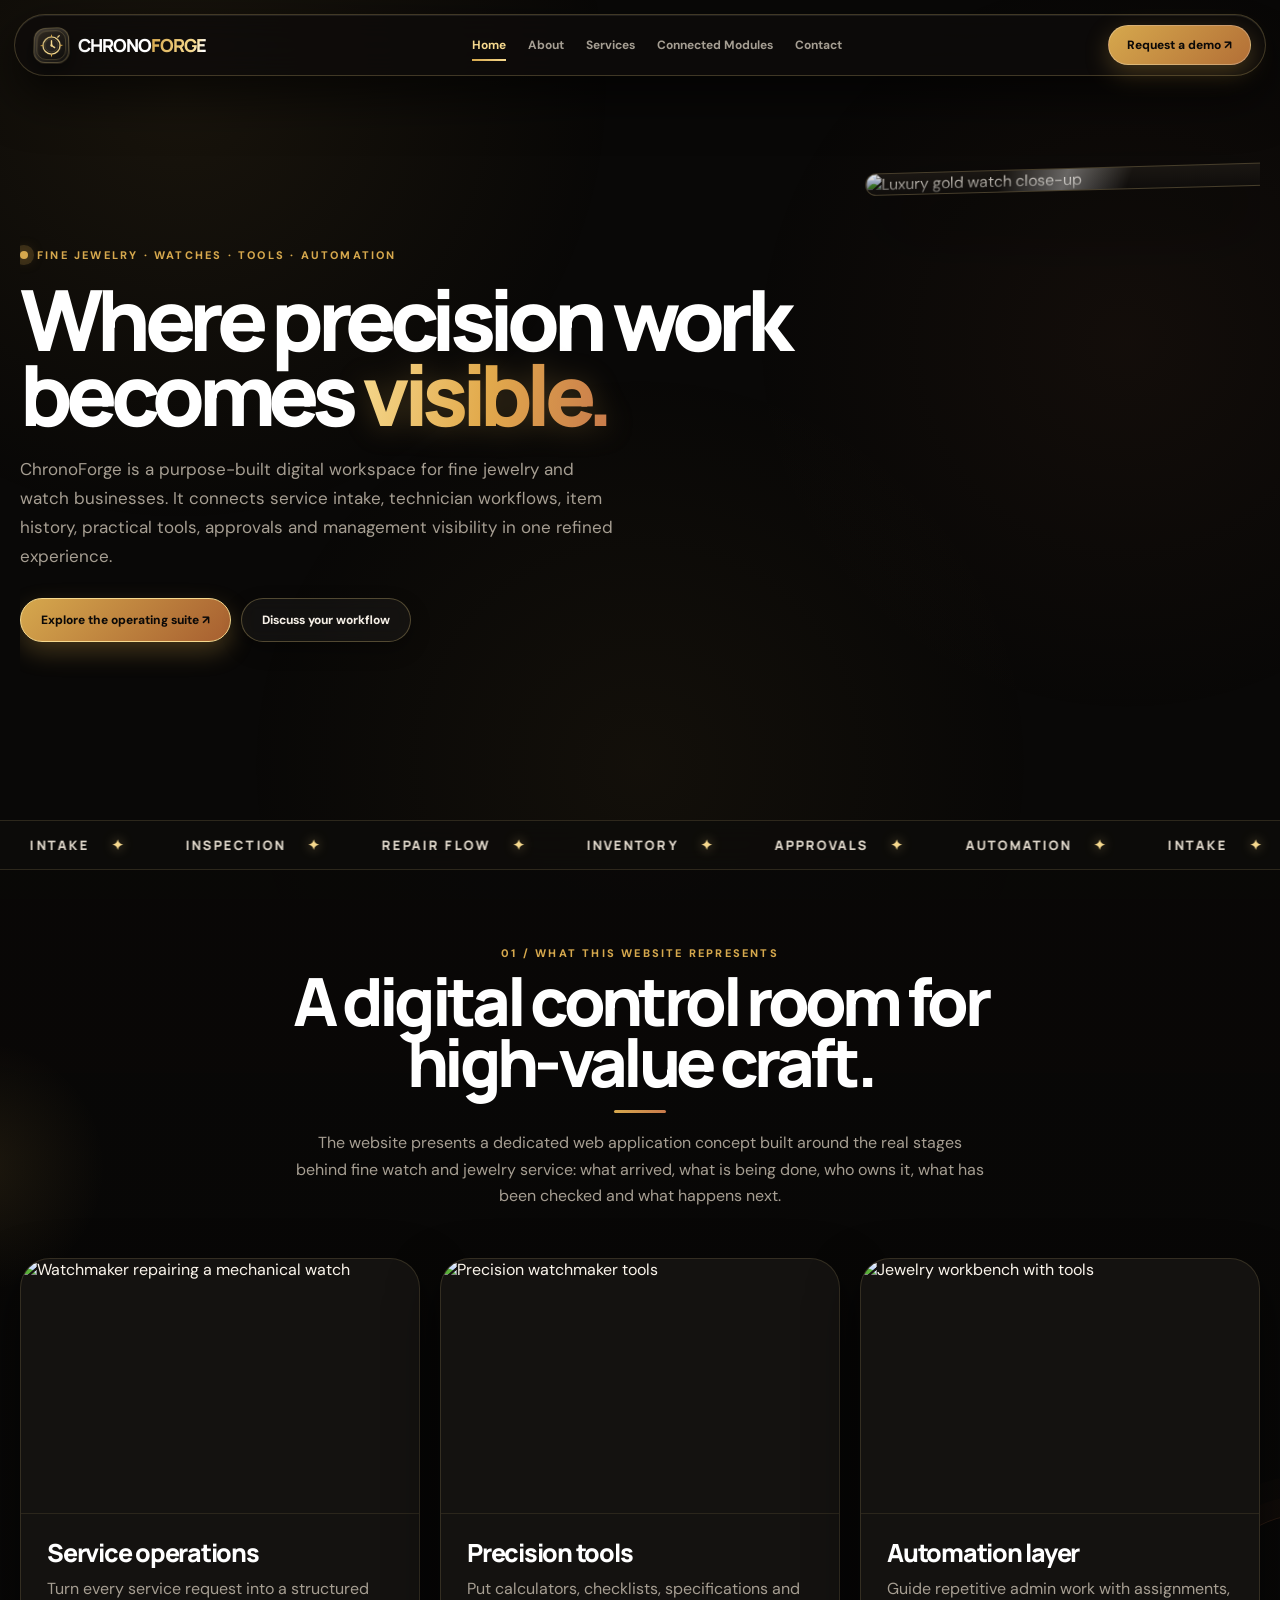
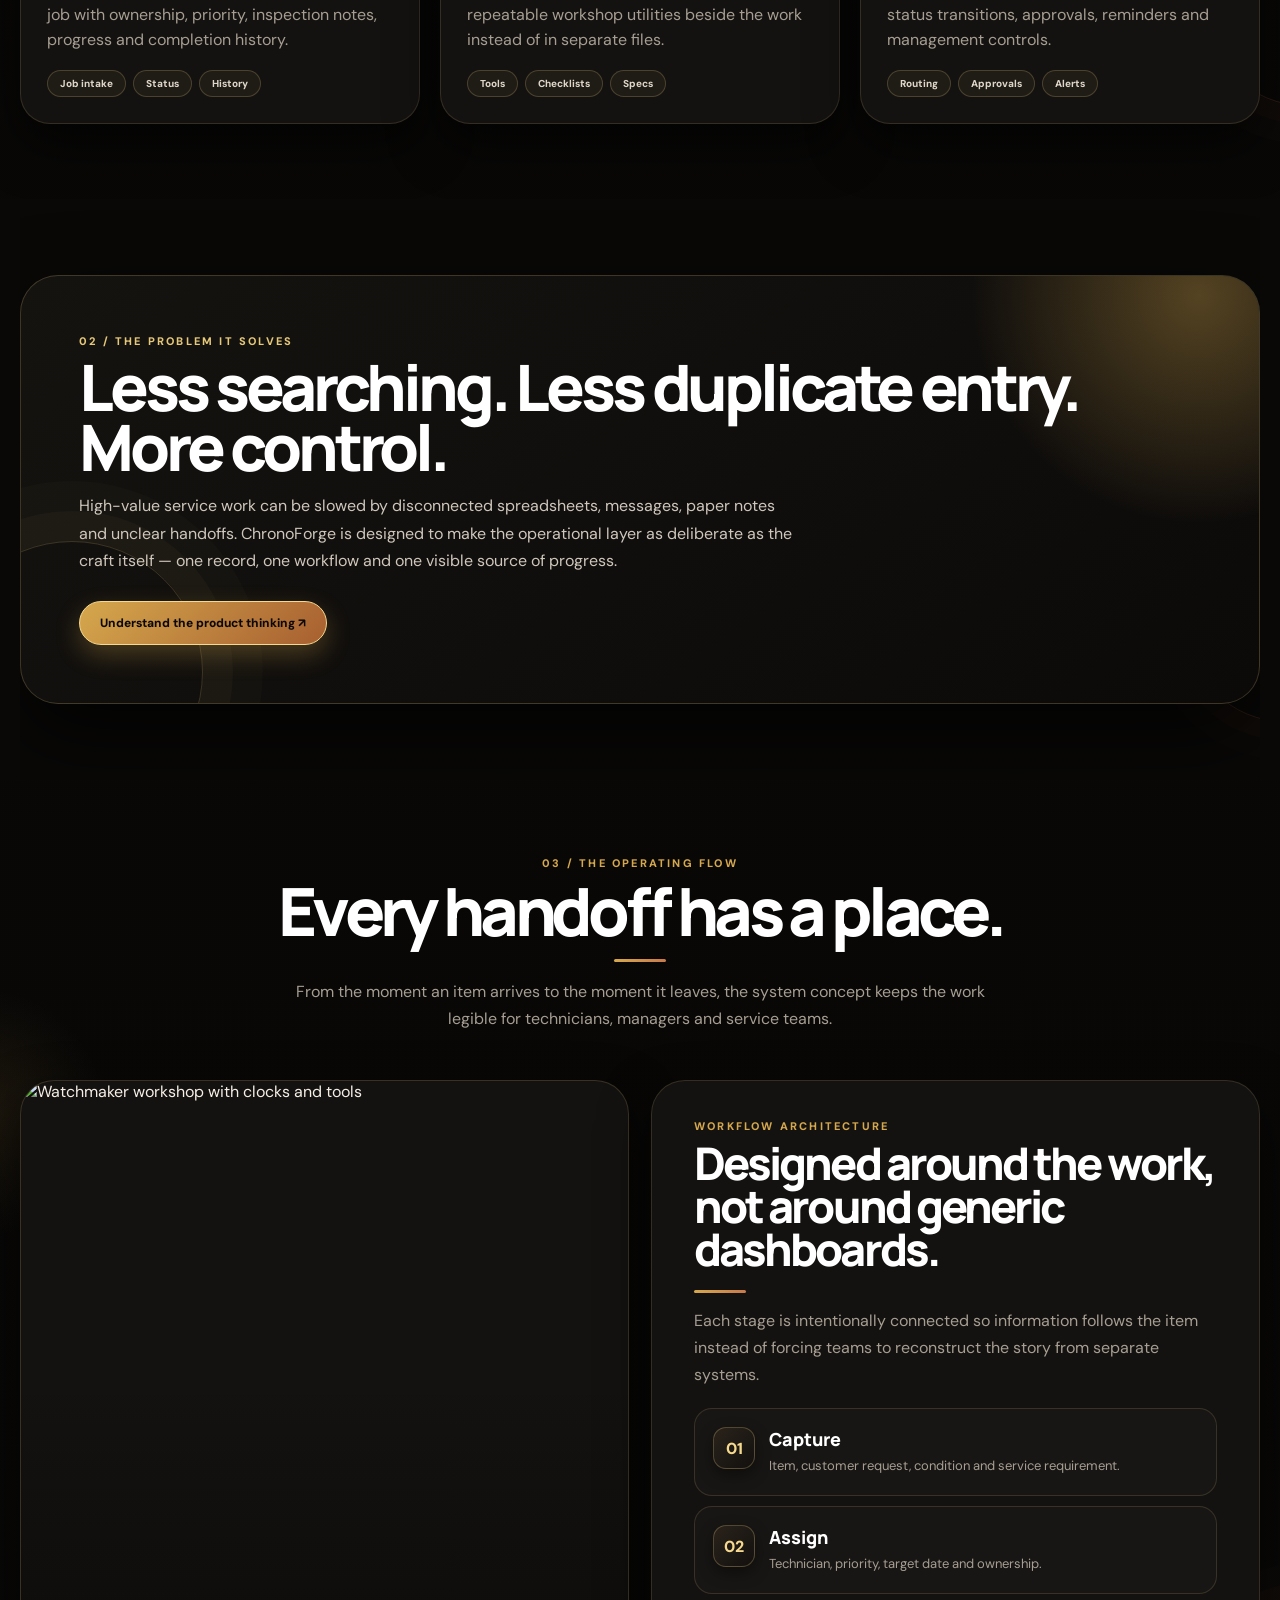
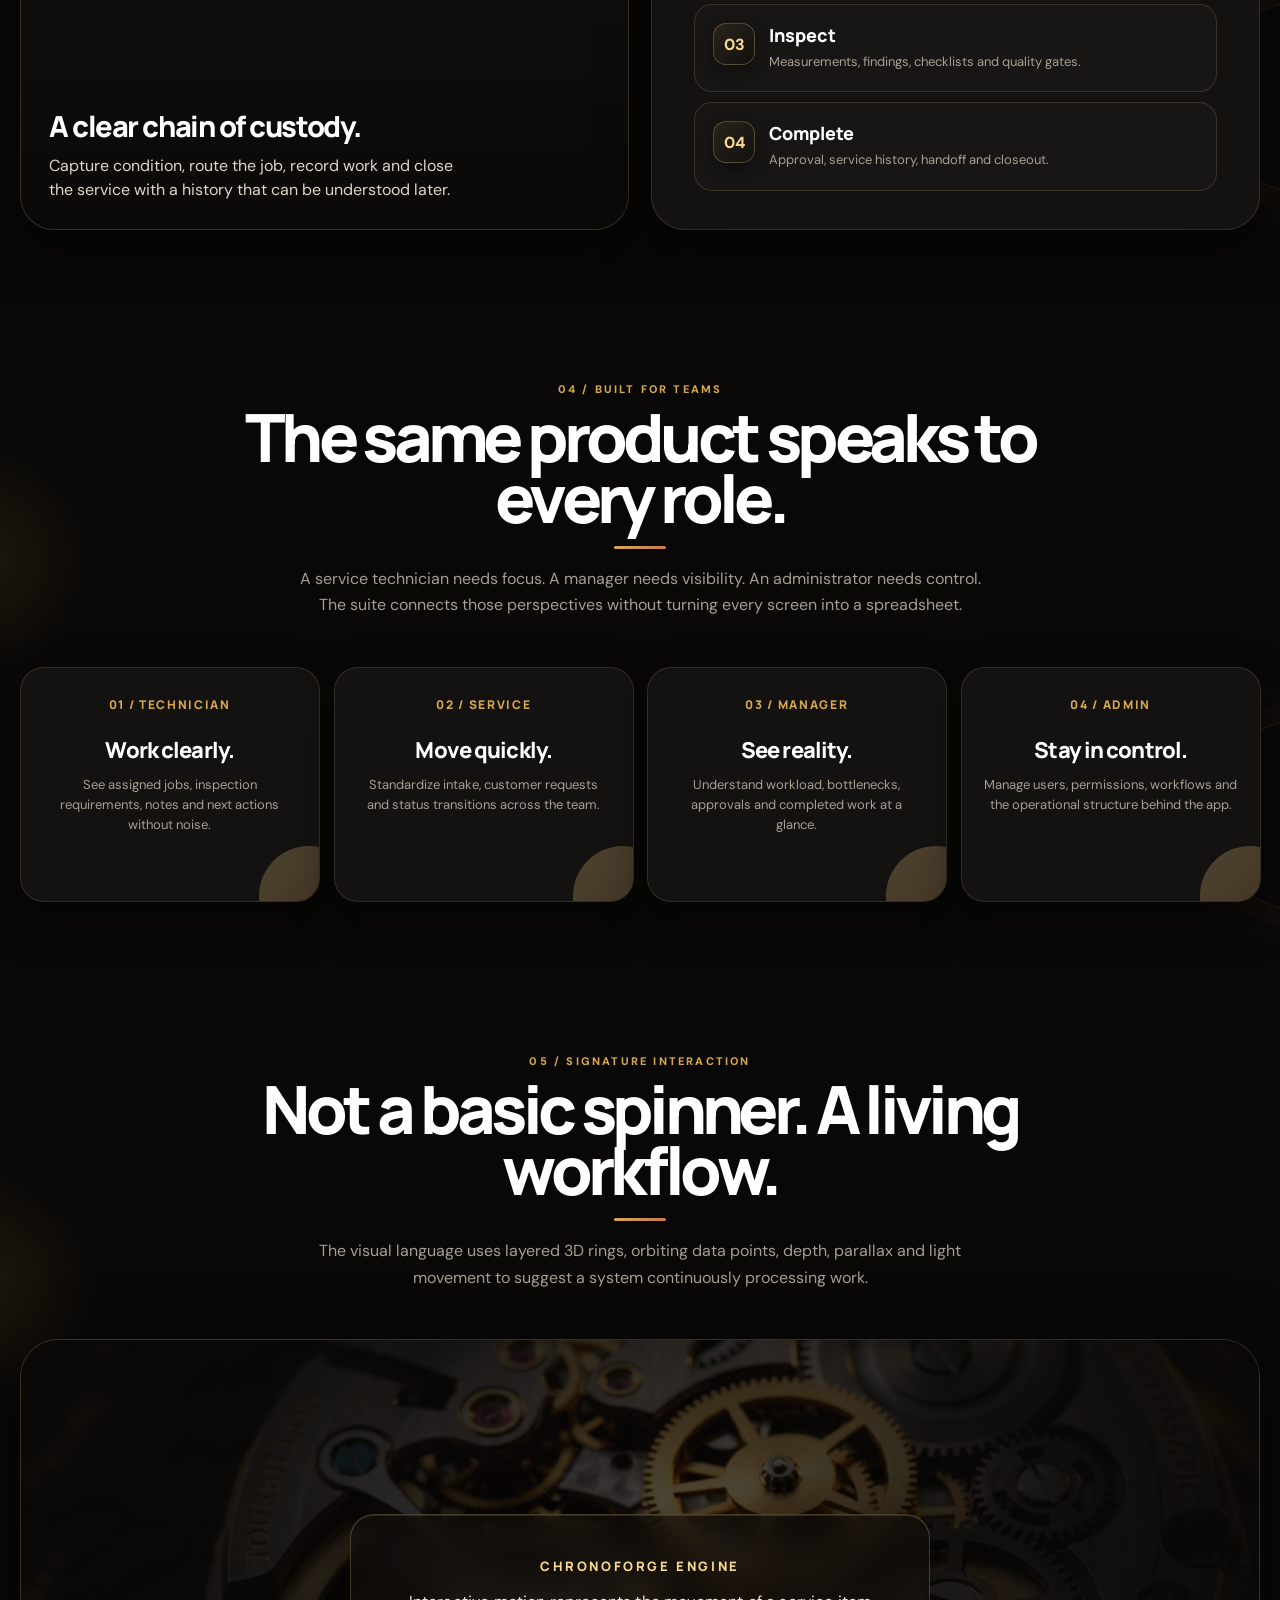
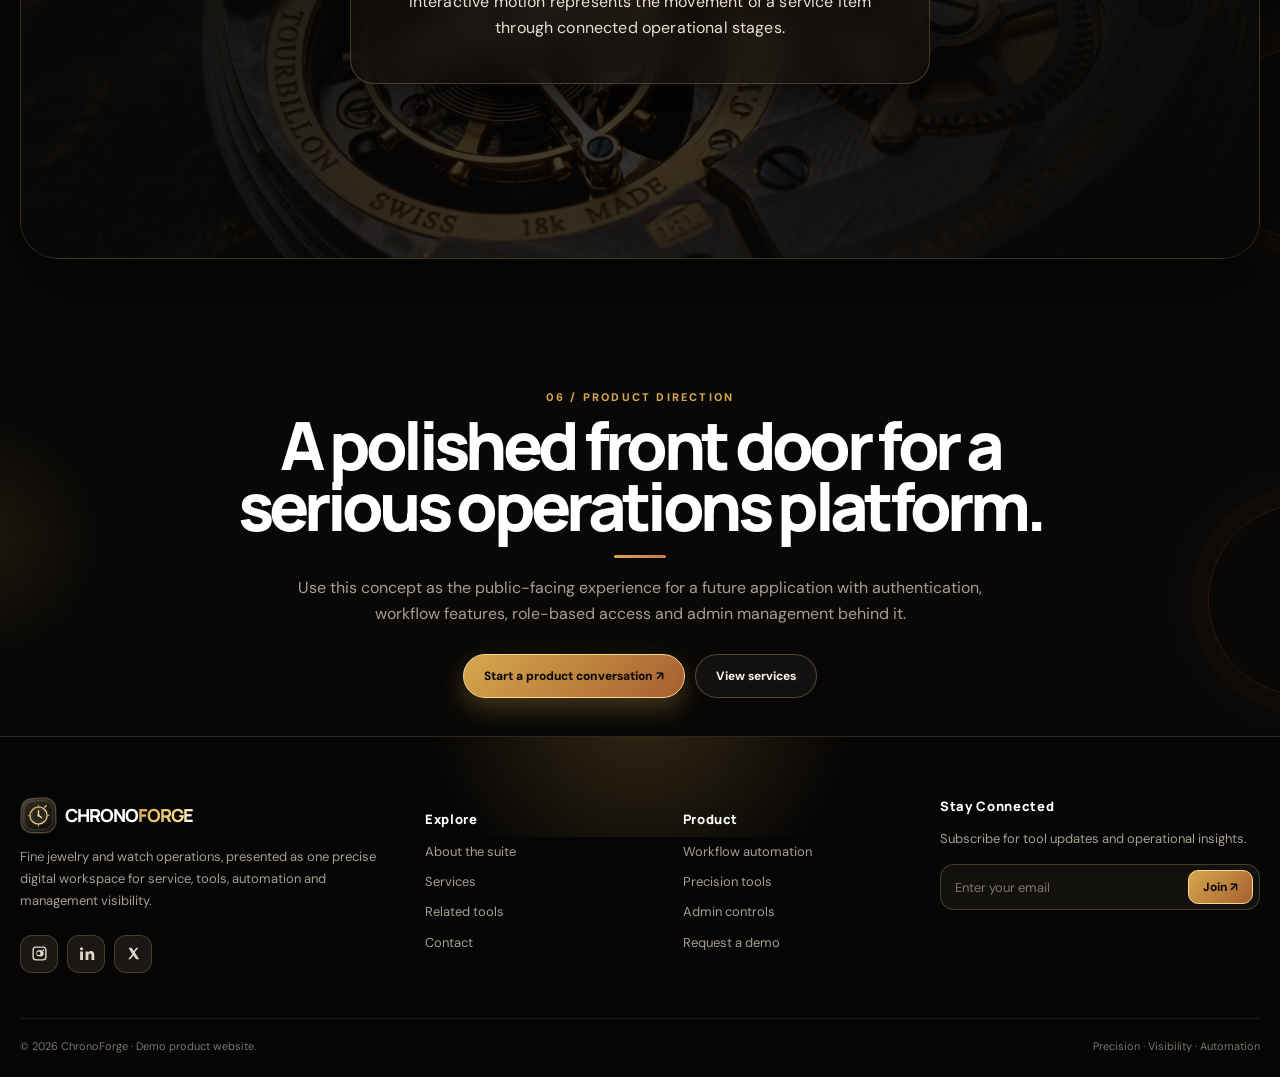
==== commit 9e09ea7b: "Fix mobile layout section alignment, side margins, and add CSS cache buster v1.1" ====
--- a/index.html
+++ b/index.html
@@ -1,4 +1,4 @@
-<!doctype html><html lang="en"><head><meta charset="utf-8"><meta name="viewport" content="width=device-width,initial-scale=1"><title>ChronoForge — Fine Jewelry & Watches Operations Suite</title><meta name="description" content="A dedicated digital workspace for fine jewelry and watch operations, service workflows, tools and automation."><link rel="icon" href="assets/favicon.svg" type="image/svg+xml"><link rel="stylesheet" href="assets/style.css"></head><body class="home-page"><div class="progress"></div>
+<!doctype html><html lang="en"><head><meta charset="utf-8"><meta name="viewport" content="width=device-width,initial-scale=1"><title>ChronoForge — Fine Jewelry & Watches Operations Suite</title><meta name="description" content="A dedicated digital workspace for fine jewelry and watch operations, service workflows, tools and automation."><link rel="icon" href="assets/favicon.svg" type="image/svg+xml"><link rel="stylesheet" href="assets/style.css?v=1.1"></head><body class="home-page"><div class="progress"></div>
 <nav class="nav"><a class="logo" href="index.html"><span class="logo-mark"><svg viewBox="0 0 48 48" aria-hidden="true"><defs><linearGradient id="g" x1="8" y1="6" x2="40" y2="42"><stop stop-color="#f6d98e"/><stop offset=".5" stop-color="#d7a94b"/><stop offset="1" stop-color="#a95f35"/></linearGradient></defs><circle cx="24" cy="24" r="16.5" fill="#171513" stroke="url(#g)" stroke-width="2.5"/><circle cx="24" cy="24" r="12.8" fill="#26221e" stroke="#f2d58b" stroke-opacity=".35"/><path d="M24 15v9l6 4" fill="none" stroke="#f6d98e" stroke-width="2.8" stroke-linecap="round" stroke-linejoin="round"/><circle cx="24" cy="24" r="2.2" fill="#f6d98e"/><path d="M24 3.8v3M24 41.2v3M3.8 24h3M41.2 24h3" stroke="#d7a94b" stroke-width="2" stroke-linecap="round"/><path d="M36 8l3-3" stroke="#f2d58b" stroke-width="2.5" stroke-linecap="round"/></svg></span><span class="logo-text">CHRONO<span class="logo-gold">FORGE</span></span></a><div class="navlinks"><a class="active" href="index.html">Home</a><a href="about.html">About</a><a href="services.html">Services</a><a href="related.html">Connected Modules</a><a href="contact.html">Contact</a><a class="nav-cta mobile-cta" href="contact.html">Request a demo ↗</a></div><a class="nav-cta desktop-cta" href="contact.html">Request a demo ↗</a><button class="menu" aria-label="Menu">☰</button></nav>
 <main>
 <section class="hero wrap"><div class="hero-copy reveal"><div class="eyebrow"><i class="dot"></i> Fine Jewelry · Watches · Tools · Automation</div><h1><span class="home-h1-line">Where precision work</span><span class="home-h1-line">becomes <em>visible.</em></span></h1><p class="lead">ChronoForge is a purpose-built digital workspace for fine jewelry and watch businesses. It connects service intake, technician workflows, item history, practical tools, approvals and management visibility in one refined experience.</p><div class="actions"><a class="btn gold" href="services.html">Explore the operating suite ↗</a><a class="btn light" href="contact.html">Discuss your workflow</a></div></div><div class="hero-stage reveal"><div class="hero-frame shine"><img src="https://images.pexels.com/photos/12835312/pexels-photo-12835312.jpeg?auto=compress&cs=tinysrgb&w=2200" alt="Luxury gold watch close-up"></div></div></section>
--- a/assets/style.css
+++ b/assets/style.css
@@ -2488,6 +2488,17 @@
   .navlinks { display: none; }
   .nav-cta { display: none; }
   .menu { display: block; }
+  
+  .wrap {
+    width: 100% !important;
+    max-width: 100% !important;
+    padding-left: 20px !important;
+    padding-right: 20px !important;
+    margin-left: auto !important;
+    margin-right: auto !important;
+    box-sizing: border-box !important;
+  }
+  
   .hero {
     grid-template-columns: 1fr;
     padding-top: 125px;
@@ -2532,6 +2543,13 @@
     max-width: 580px;
     height: 100%;
     transform: none;
+  }
+  .split, .contact-grid {
+    grid-template-columns: 1fr;
+    display: flex;
+    flex-direction: column;
+    gap: 24px;
+    width: 100%;
   }
   .grid-3, .related-grid, .service-grid, .stack, .steps, .timeline { grid-template-columns: 1fr 1fr; }
   .grid-3 > *:last-child:nth-child(odd),
@@ -2547,11 +2565,11 @@
   .footer-top { grid-template-columns: 1fr 1fr; }
   .page-head { min-height: 390px; padding: 135px 28px 65px; text-align: center; }
   .section { padding: 68px 0; }
-  .image-card { min-height: 420px; }
-  .service-card { height: 430px; }
-  .kinetic { min-height: 430px; }
-  .contact-box { padding: 30px; }
-  .dark-panel { text-align: center; }
+  .image-card { min-height: 420px; width: 100%; }
+  .service-card { height: 430px; width: 100%; }
+  .kinetic { min-height: 430px; width: 100%; }
+  .contact-box { padding: 30px; width: 100%; }
+  .dark-panel { text-align: center; width: 100%; }
   .dark-panel .kicker { margin: 0 auto 12px; display: inline-flex; justify-content: center; }
   .dark-panel h2 { text-align: center; }
   .dark-panel p { text-align: center; margin: 0 auto; }
@@ -2560,6 +2578,7 @@
     grid-template-columns: 1fr;
     padding: 34px 28px 28px;
     text-align: center;
+    width: 100%;
   }
   .workflow-copy {
     max-width: 620px;
@@ -2632,16 +2651,20 @@
 }
 
 @media(max-width: 620px) {
-  /* Prevent horizontal shift and enforce centered container */
+  /* Prevent horizontal shift and enforce padded container so cards NEVER touch screen edges */
   .wrap {
-    width: calc(100% - 28px);
-    max-width: 540px;
-    margin-left: auto;
-    margin-right: auto;
-  }
+    width: 100% !important;
+    max-width: 100% !important;
+    padding-left: 16px !important;
+    padding-right: 16px !important;
+    margin-left: auto !important;
+    margin-right: auto !important;
+    box-sizing: border-box !important;
+  }
+  
   .nav {
     top: 8px;
-    width: calc(100% - 20px);
+    width: calc(100% - 24px);
     padding: 8px 12px 8px 14px;
   }
   
@@ -2682,7 +2705,7 @@
     box-sizing: border-box;
   }
   .hero h1 {
-    font-size: clamp(32px, 9.2vw, 48px) !important;
+    font-size: clamp(30px, 8.8vw, 44px) !important;
     line-height: 1.05 !important;
     letter-spacing: -0.05em !important;
     text-align: center;
@@ -2698,7 +2721,7 @@
   }
   .hero .lead,
   .lead {
-    font-size: 14.5px;
+    font-size: 14px;
     line-height: 1.65;
     text-align: center;
     margin: 0 auto;
@@ -2729,7 +2752,7 @@
   
   /* Hero stage & image frame centered */
   .hero-stage {
-    height: 380px;
+    height: 360px;
     width: 100%;
     display: flex;
     justify-content: center;
@@ -2744,15 +2767,15 @@
     max-width: 440px;
     height: 100%;
     transform: none !important;
-    border-radius: 30px;
+    border-radius: 26px;
     box-shadow: 0 16px 45px rgba(0, 0, 0, 0.8), 0 0 25px rgba(214, 168, 77, 0.15);
   }
-  .orbit.one { width: 180px; height: 180px; right: -20px; top: -10px; }
-  .orbit.two { width: 130px; height: 130px; left: -10px; bottom: 0; }
+  .orbit.one { width: 160px; height: 160px; right: -15px; top: -10px; }
+  .orbit.two { width: 120px; height: 120px; left: -10px; bottom: 0; }
   
   /* Section & general text alignment */
-  .section { padding: 48px 0; overflow: hidden; }
-  .section-head { margin-bottom: 28px; text-align: center; padding: 0 4px; }
+  .section { padding: 44px 0; overflow: hidden; }
+  .section-head { margin-bottom: 24px; text-align: center; padding: 0 12px; box-sizing: border-box; }
   .section-head .kicker {
     display: inline-flex;
     justify-content: center;
@@ -2760,8 +2783,8 @@
     margin-bottom: 6px;
   }
   .section-head h2, .feature-panel h2, .contact-box h2 {
-    font-size: clamp(30px, 8.4vw, 44px);
-    line-height: 1.05;
+    font-size: clamp(26px, 7.5vw, 36px);
+    line-height: 1.08;
     text-align: center;
   }
   .section-head h2:after, .feature-panel h2:after, .contact-box h2:after {
@@ -2769,38 +2792,57 @@
   }
   .section-head p {
     text-align: center;
-    font-size: 14px;
+    font-size: 13.5px;
     line-height: 1.65;
     margin: 0 auto;
   }
   
-  /* Grid layouts */
-  .grid-3, .related-grid, .service-grid, .stack, .steps, .timeline { grid-template-columns: 1fr; }
-  .grid-3 > *:last-child:nth-child(odd),
-  .related-grid > *:last-child:nth-child(odd),
-  .service-grid > *:last-child:nth-child(odd),
-  .stack > *:last-child:nth-child(odd),
-  .steps > *:last-child:nth-child(odd),
-  .timeline > *:last-child:nth-child(odd) {
-    grid-column: auto;
-    justify-self: stretch;
-    width: 100%;
-    max-width: 100%;
-  }
-  .card-img { height: 225px; }
-  .card-body { padding: 22px; text-align: left; }
+  /* All Grid Layouts 1 by 1 vertically */
+  .grid-3, .related-grid, .service-grid, .stack, .steps, .timeline, .split, .contact-grid {
+    grid-template-columns: 1fr !important;
+    display: flex !important;
+    flex-direction: column !important;
+    gap: 18px !important;
+    width: 100% !important;
+    box-sizing: border-box !important;
+  }
+  .grid-3 > *,
+  .related-grid > *,
+  .service-grid > *,
+  .stack > *,
+  .steps > *,
+  .timeline > *,
+  .split > *,
+  .contact-grid > * {
+    grid-column: auto !important;
+    justify-self: stretch !important;
+    width: 100% !important;
+    max-width: 100% !important;
+    box-sizing: border-box !important;
+  }
+  .card-img { height: 215px; }
+  .card-body { padding: 20px; text-align: left; }
   .card-body h3, .card-body p { text-align: left !important; }
-  .stack-card, .step, .timeline-item { text-align: left; }
+  .stack-card, .step, .timeline-item {
+    text-align: left;
+    align-items: flex-start;
+    padding: 24px 20px;
+    border-radius: 22px;
+    width: 100% !important;
+    box-sizing: border-box !important;
+  }
   .stack-card h3, .stack-card p, .step h3, .step p, .timeline-item h3, .timeline-item p { text-align: left !important; }
   
   /* Dark Panel centered */
   .dark-panel {
-    padding: 32px 22px;
-    border-radius: 26px;
+    padding: 28px 20px;
+    border-radius: 24px;
     text-align: center;
     display: flex;
     flex-direction: column;
     align-items: center;
+    width: 100% !important;
+    box-sizing: border-box !important;
   }
   .dark-panel .kicker {
     margin: 0 auto 10px;
@@ -2810,29 +2852,57 @@
   }
   .dark-panel h2 {
     text-align: center;
-    font-size: clamp(28px, 8vw, 40px);
+    font-size: clamp(26px, 7.5vw, 36px);
     line-height: 1.08;
     margin: 6px auto 14px;
   }
   .dark-panel > p {
     text-align: center;
     margin: 0 auto;
-    font-size: 14px;
+    font-size: 13.5px;
     line-height: 1.65;
   }
   .dark-panel .actions {
-    margin-top: 22px;
+    margin-top: 20px;
     width: 100%;
     justify-content: center;
     align-items: center;
   }
 
-  /* Split & Feature panel */
-  .split { gap: 16px; }
-  .image-card { min-height: 340px; }
+  /* Split & Feature panel aligned 1 by 1 nicely */
+  .split {
+    display: flex !important;
+    flex-direction: column !important;
+    gap: 18px !important;
+    width: 100% !important;
+  }
+  .image-card {
+    min-height: 300px;
+    height: 320px;
+    width: 100% !important;
+    border-radius: 24px;
+    box-sizing: border-box !important;
+  }
+  .image-caption {
+    left: 18px;
+    right: 18px;
+    bottom: 18px;
+    max-width: calc(100% - 36px);
+  }
+  .image-caption b {
+    font-size: 20px;
+    line-height: 1.2;
+  }
+  .image-caption p {
+    font-size: 13px;
+    margin-top: 5px;
+  }
   .feature-panel {
-    padding: 28px 20px;
-    text-align: center;
+    padding: 26px 18px;
+    text-align: center;
+    width: 100% !important;
+    border-radius: 24px;
+    box-sizing: border-box !important;
   }
   .feature-panel .kicker {
     display: inline-block;
@@ -2841,60 +2911,93 @@
   }
   .feature-panel > div > p {
     text-align: center;
-    font-size: 14px;
+    font-size: 13.5px;
     line-height: 1.65;
   }
   .feature-list {
-    margin-top: 24px;
+    margin-top: 20px;
     text-align: left;
-    display: grid;
+    display: flex !important;
+    flex-direction: column !important;
     gap: 12px;
+    width: 100%;
   }
   .feature {
     text-align: left;
-    grid-template-columns: 42px 1fr;
+    display: grid !important;
+    grid-template-columns: 42px 1fr !important;
     align-items: start;
-    padding: 16px;
+    padding: 14px 16px;
+    width: 100%;
+    border-radius: 16px;
+    box-sizing: border-box;
   }
   .feature h3 {
     text-align: left !important;
-    margin: 0 0 4px;
-    font-size: 18px;
+    margin: 0 0 3px;
+    font-size: 16px;
   }
   .feature p {
     text-align: left !important;
     margin: 0;
-    font-size: 13px;
+    font-size: 12.5px;
     line-height: 1.5;
     color: var(--muted);
   }
 
   /* Kinetic showcase */
-  .kinetic { min-height: 360px; border-radius: 28px; padding: 22px 14px; }
+  .kinetic {
+    min-height: 340px;
+    border-radius: 26px;
+    padding: 20px 14px;
+    width: 100% !important;
+    box-sizing: border-box !important;
+  }
   .kinetic-copy {
-    padding: 24px 18px;
+    padding: 22px 16px;
     margin: 0 auto;
     text-align: center;
-    max-width: 90%;
+    max-width: 94%;
+    width: 100%;
+    box-sizing: border-box;
   }
   .kinetic-copy b { display: block; text-align: center; }
-  .kinetic-copy p { font-size: 13.5px; text-align: center; }
+  .kinetic-copy p { font-size: 13px; text-align: center; }
 
   /* Service & Related cards */
-  .service-card { height: 380px; }
-  .related-card { min-height: 320px; padding: 28px 20px; text-align: center; align-items: center; }
+  .service-card {
+    height: 360px;
+    width: 100% !important;
+    border-radius: 24px;
+    box-sizing: border-box !important;
+  }
+  .service-info { left: 18px; right: 18px; bottom: 18px; }
+  .service-info h3 { font-size: 24px; line-height: 1.1; }
+  .related-card {
+    min-height: 290px;
+    padding: 26px 18px;
+    text-align: left;
+    align-items: flex-start;
+    width: 100% !important;
+    border-radius: 24px;
+    box-sizing: border-box !important;
+  }
+  .related-card .mini, .related-card h3, .related-card p { text-align: left !important; }
+  .related-card ul { margin: 16px 0 0; text-align: left; width: 100%; align-items: flex-start; }
 
   /* Inner page hero headers */
   .page-head {
-    min-height: 300px !important;
-    padding: 108px 18px 40px !important;
-    border-radius: 0 0 28px 28px;
+    min-height: 260px !important;
+    padding: 102px 18px 32px !important;
+    border-radius: 0 0 24px 24px;
     text-align: center;
     display: flex;
     flex-direction: column;
     align-items: center;
-  }
-  .page-head:after { width: 220px; height: 220px; right: -90px; top: 60px; }
+    width: 100% !important;
+    box-sizing: border-box !important;
+  }
+  .page-head:after { width: 200px; height: 200px; right: -80px; top: 50px; }
   .page-head .kicker {
     margin: 0 auto 12px;
     display: inline-flex;
@@ -2902,24 +3005,35 @@
     text-align: center;
   }
   .page-head h1 {
-    font-size: clamp(32px, 9.5vw, 48px) !important;
-    line-height: 1.02 !important;
+    font-size: clamp(28px, 8.5vw, 40px) !important;
+    line-height: 1.05 !important;
     letter-spacing: -0.05em !important;
     text-align: center;
     margin: 0 auto 14px;
     max-width: 100%;
   }
   .page-head p {
-    padding: 8px 10px;
-    font-size: 13.5px;
+    padding: 8px 12px;
+    font-size: 13px;
     text-align: center;
     margin: 0 auto;
+    max-width: 100%;
   }
 
   /* Contact page */
+  .contact-grid {
+    display: flex !important;
+    flex-direction: column !important;
+    gap: 18px !important;
+    width: 100% !important;
+    box-sizing: border-box !important;
+  }
   .contact-box {
-    padding: 28px 20px;
-    text-align: center;
+    padding: 26px 18px;
+    text-align: center;
+    width: 100% !important;
+    border-radius: 24px;
+    box-sizing: border-box !important;
   }
   .contact-box .kicker {
     display: inline-block;
@@ -2928,13 +3042,14 @@
   }
   .contact-box > p {
     text-align: center;
-    font-size: 14px;
+    font-size: 13.5px;
   }
   .contact-box .socials {
     justify-content: center;
   }
   .contact-box .details {
     text-align: left;
+    margin: 22px auto;
   }
   .contact-box .form .btn {
     width: 100%;
@@ -2942,11 +3057,13 @@
     margin: 10px auto 0;
     justify-content: center;
   }
-  .map { height: 280px; }
+  .map { height: 270px; width: 100% !important; border-radius: 24px; box-sizing: border-box !important; }
+  .faq { width: 100% !important; box-sizing: border-box !important; }
+  .faq details { padding: 18px 18px; border-radius: 18px; }
 
   /* Footer centered */
-  .footer-inner { padding-top: 36px !important; text-align: center; }
-  .footer-top { grid-template-columns: 1fr; gap: 30px; text-align: center; }
+  .footer-inner { padding-top: 36px !important; text-align: center; width: 100% !important; box-sizing: border-box !important; }
+  .footer-top { grid-template-columns: 1fr; gap: 28px; text-align: center; display: flex; flex-direction: column; }
   .footer-top .logo { justify-content: center; }
   .footer-top p { text-align: center; margin: 12px auto; max-width: 340px; }
   .footer-top .socials { justify-content: center; }
@@ -2962,12 +3079,19 @@
     align-items: center;
     justify-content: center;
     padding-top: 18px;
-    margin-top: 35px;
+    margin-top: 32px;
   }
   .marquee-track { animation-duration: 18s; }
 
   /* Interactive workflow on services page */
-  .workflow-stage { min-height: 600px; border-radius: 28px; padding: 26px 18px 22px; text-align: center; }
+  .workflow-stage {
+    min-height: 560px;
+    border-radius: 26px;
+    padding: 24px 16px 20px;
+    text-align: center;
+    width: 100% !important;
+    box-sizing: border-box !important;
+  }
   .workflow-copy {
     padding: 0;
     text-align: center;
@@ -2976,7 +3100,7 @@
     align-items: center;
   }
   .workflow-copy b { display: block; text-align: center; }
-  .workflow-copy h3 { font-size: 22px; text-align: center; }
+  .workflow-copy h3 { font-size: 21px; text-align: center; }
   .workflow-copy p { font-size: 13px; text-align: center; }
   .flow-status {
     margin: 14px auto 0;
@@ -2984,22 +3108,22 @@
     font-size: 8px;
   }
   .flow-status strong { display: none; }
-  .flow-visual { min-height: 365px; margin-top: 4px; }
+  .flow-visual { min-height: 350px; margin-top: 4px; width: 100%; }
   .flow-grid { background-size: 28px 28px; }
-  .flow-orbit.orbit-a { width: 250px; height: 105px; }
-  .flow-orbit.orbit-b { width: 200px; height: 88px; }
-  .flow-core { left: 50%; top: 53%; width: 108px; height: 108px; }
-  .core-face { width: 88px; height: 88px; }
-  .core-face b { font-size: 18px; }
-  .core-ring { inset: -9px; }
-  .flow-node { width: 96px; min-height: 59px; padding: 8px; border-radius: 13px; }
+  .flow-orbit.orbit-a { width: 240px; height: 100px; }
+  .flow-orbit.orbit-b { width: 190px; height: 84px; }
+  .flow-core { left: 50%; top: 53%; width: 100px; height: 100px; }
+  .core-face { width: 82px; height: 82px; }
+  .core-face b { font-size: 16px; }
+  .core-ring { inset: -8px; }
+  .flow-node { width: 92px; min-height: 56px; padding: 7px; border-radius: 12px; }
   .flow-node b { font-size: 8px; }
   .flow-node small { font-size: 7px; }
   .node-a { left: 0; top: 15%; }
   .node-b { left: 3%; bottom: 7%; }
   .node-c { right: 0; top: 12%; }
   .node-d { right: 1%; bottom: 13%; }
-  .flow-caption { left: 20px; right: 20px; justify-content: center; bottom: 13px; font-size: 7px; }
+  .flow-caption { left: 16px; right: 16px; justify-content: center; bottom: 13px; font-size: 7px; }
 }
 
 @media(prefers-reduced-motion: reduce) {
